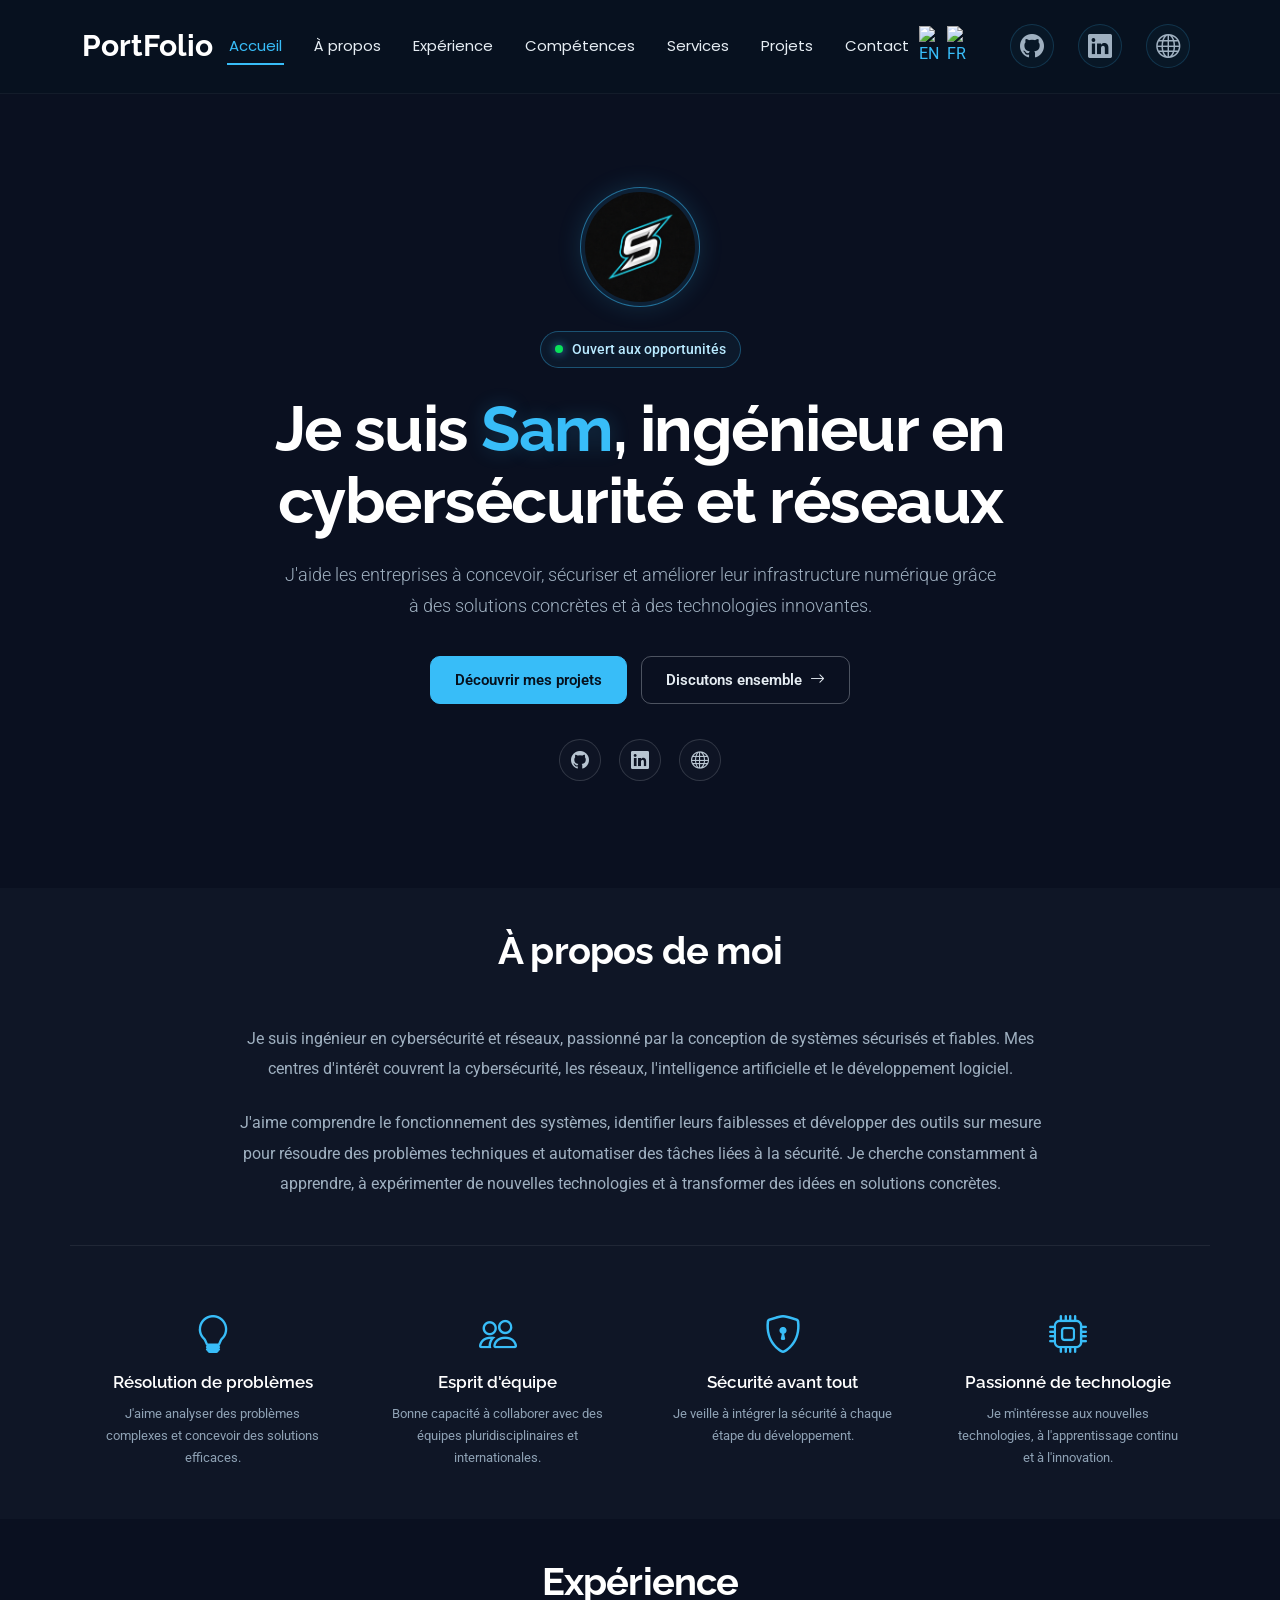
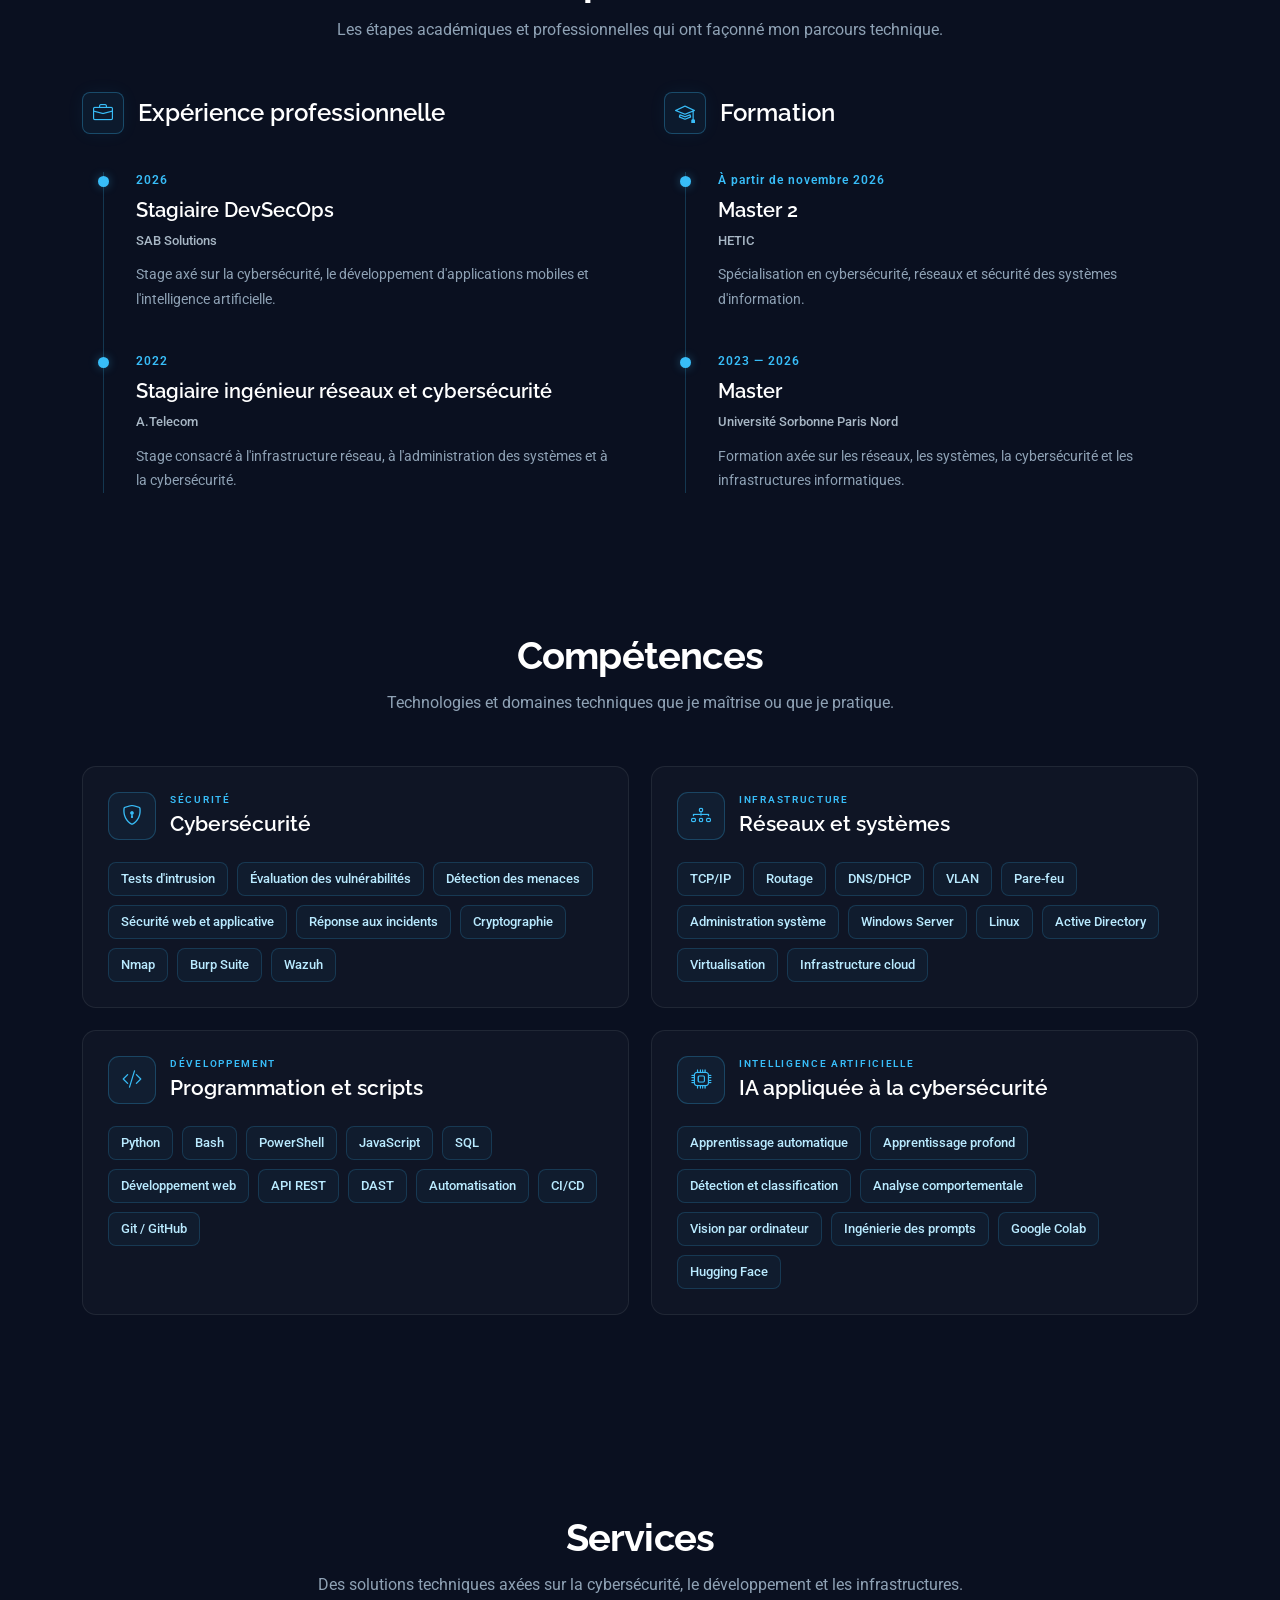
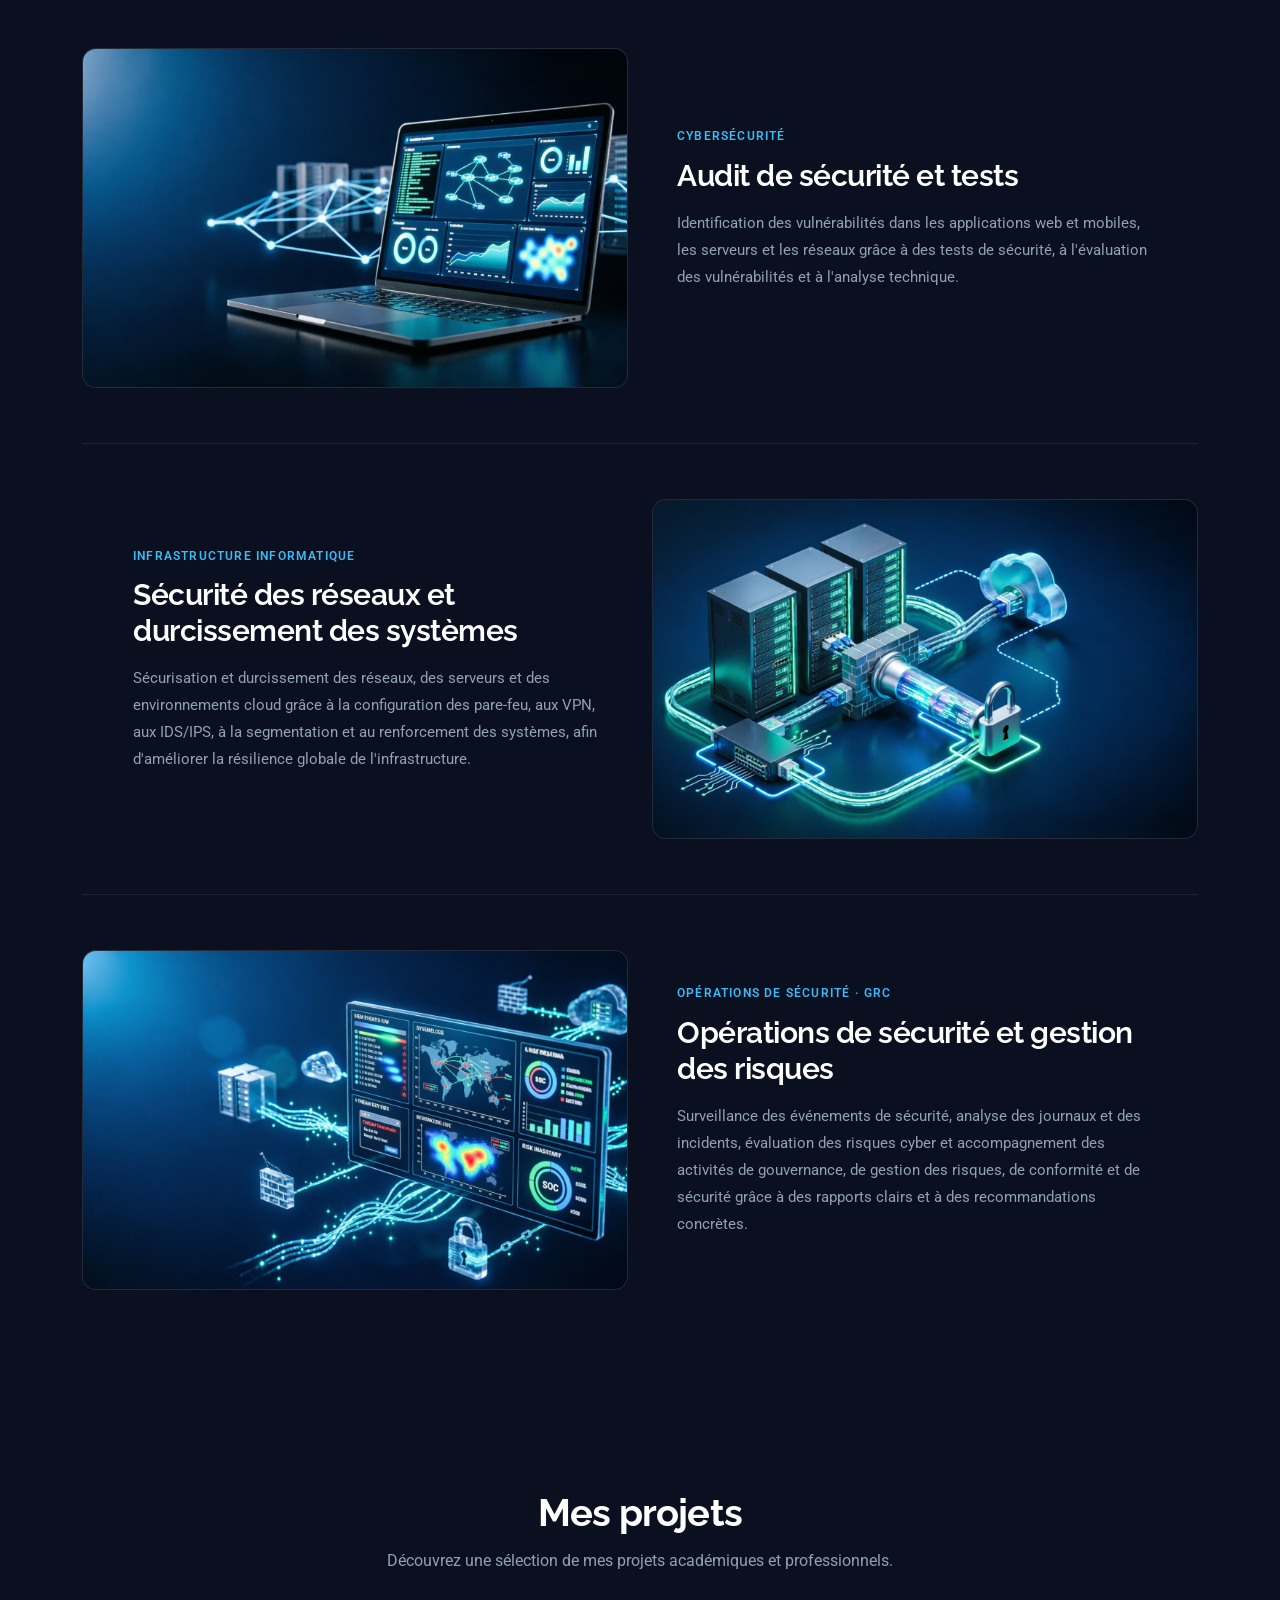
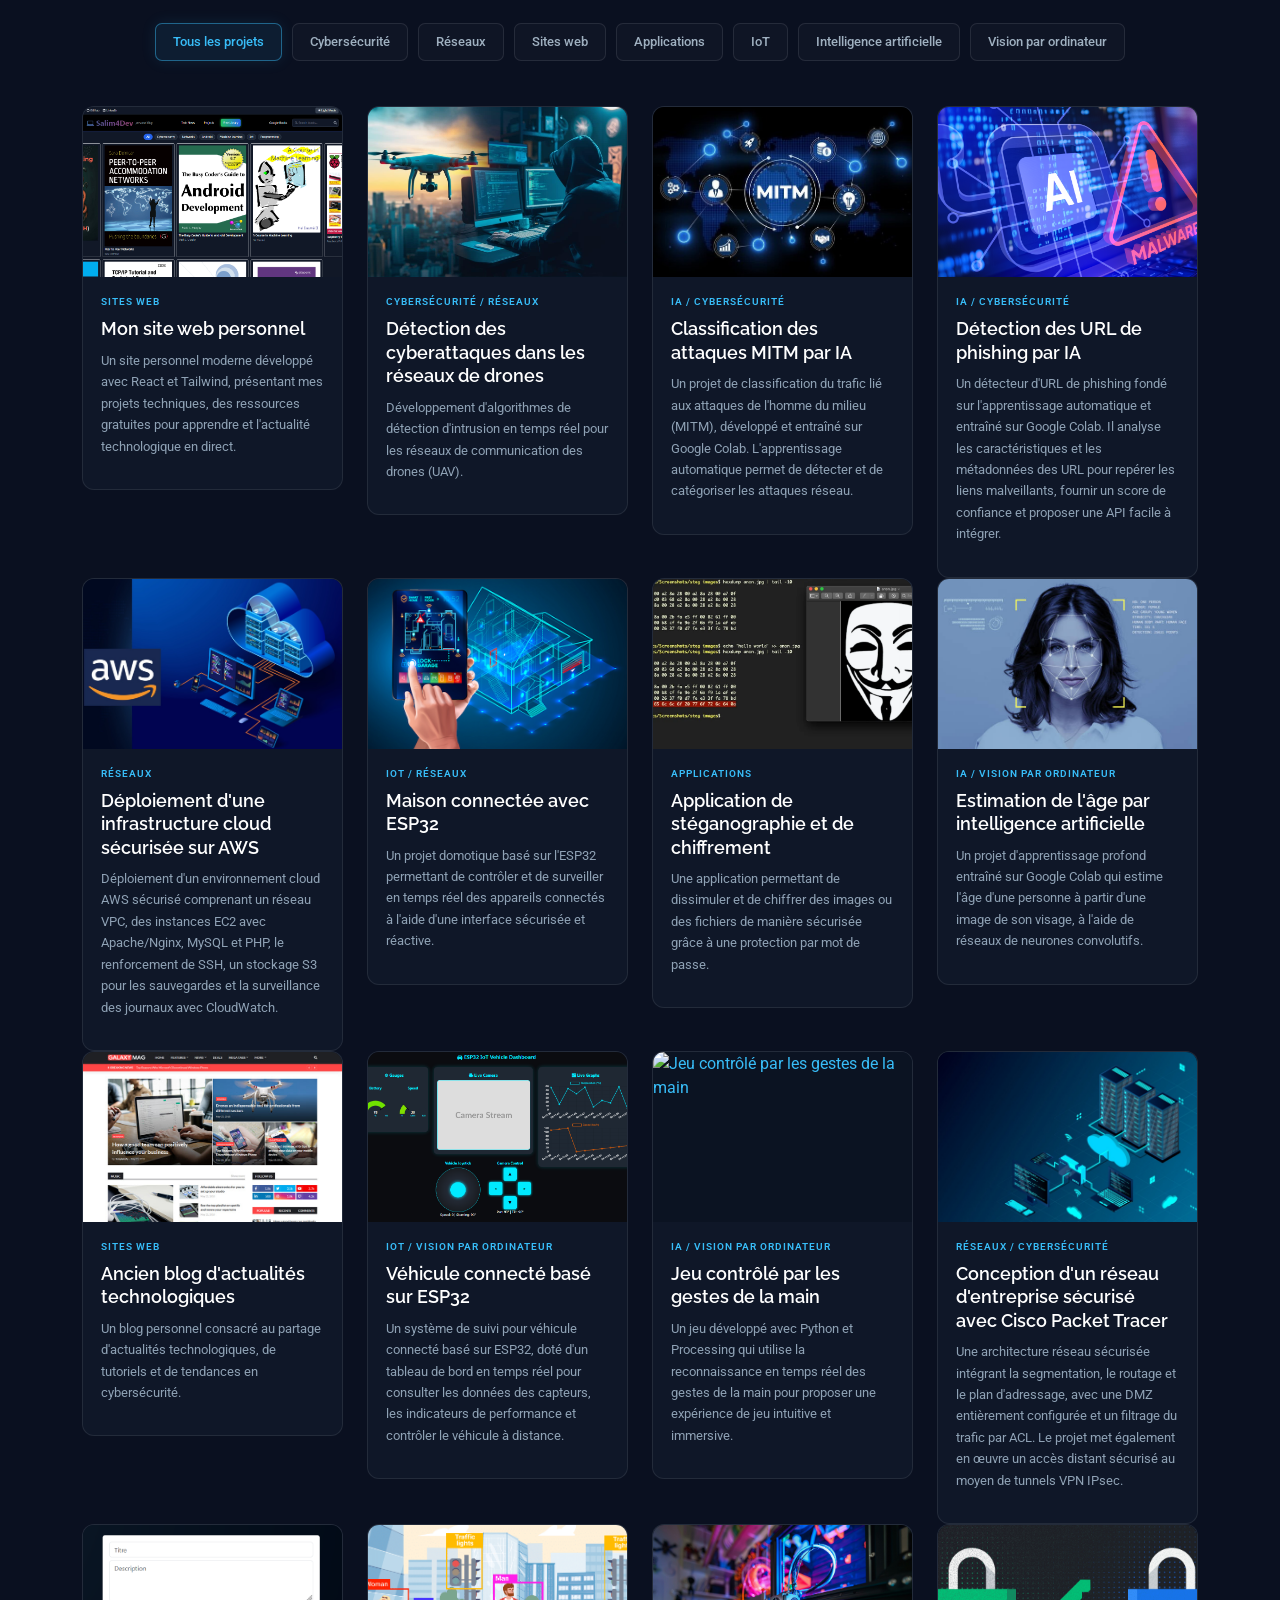
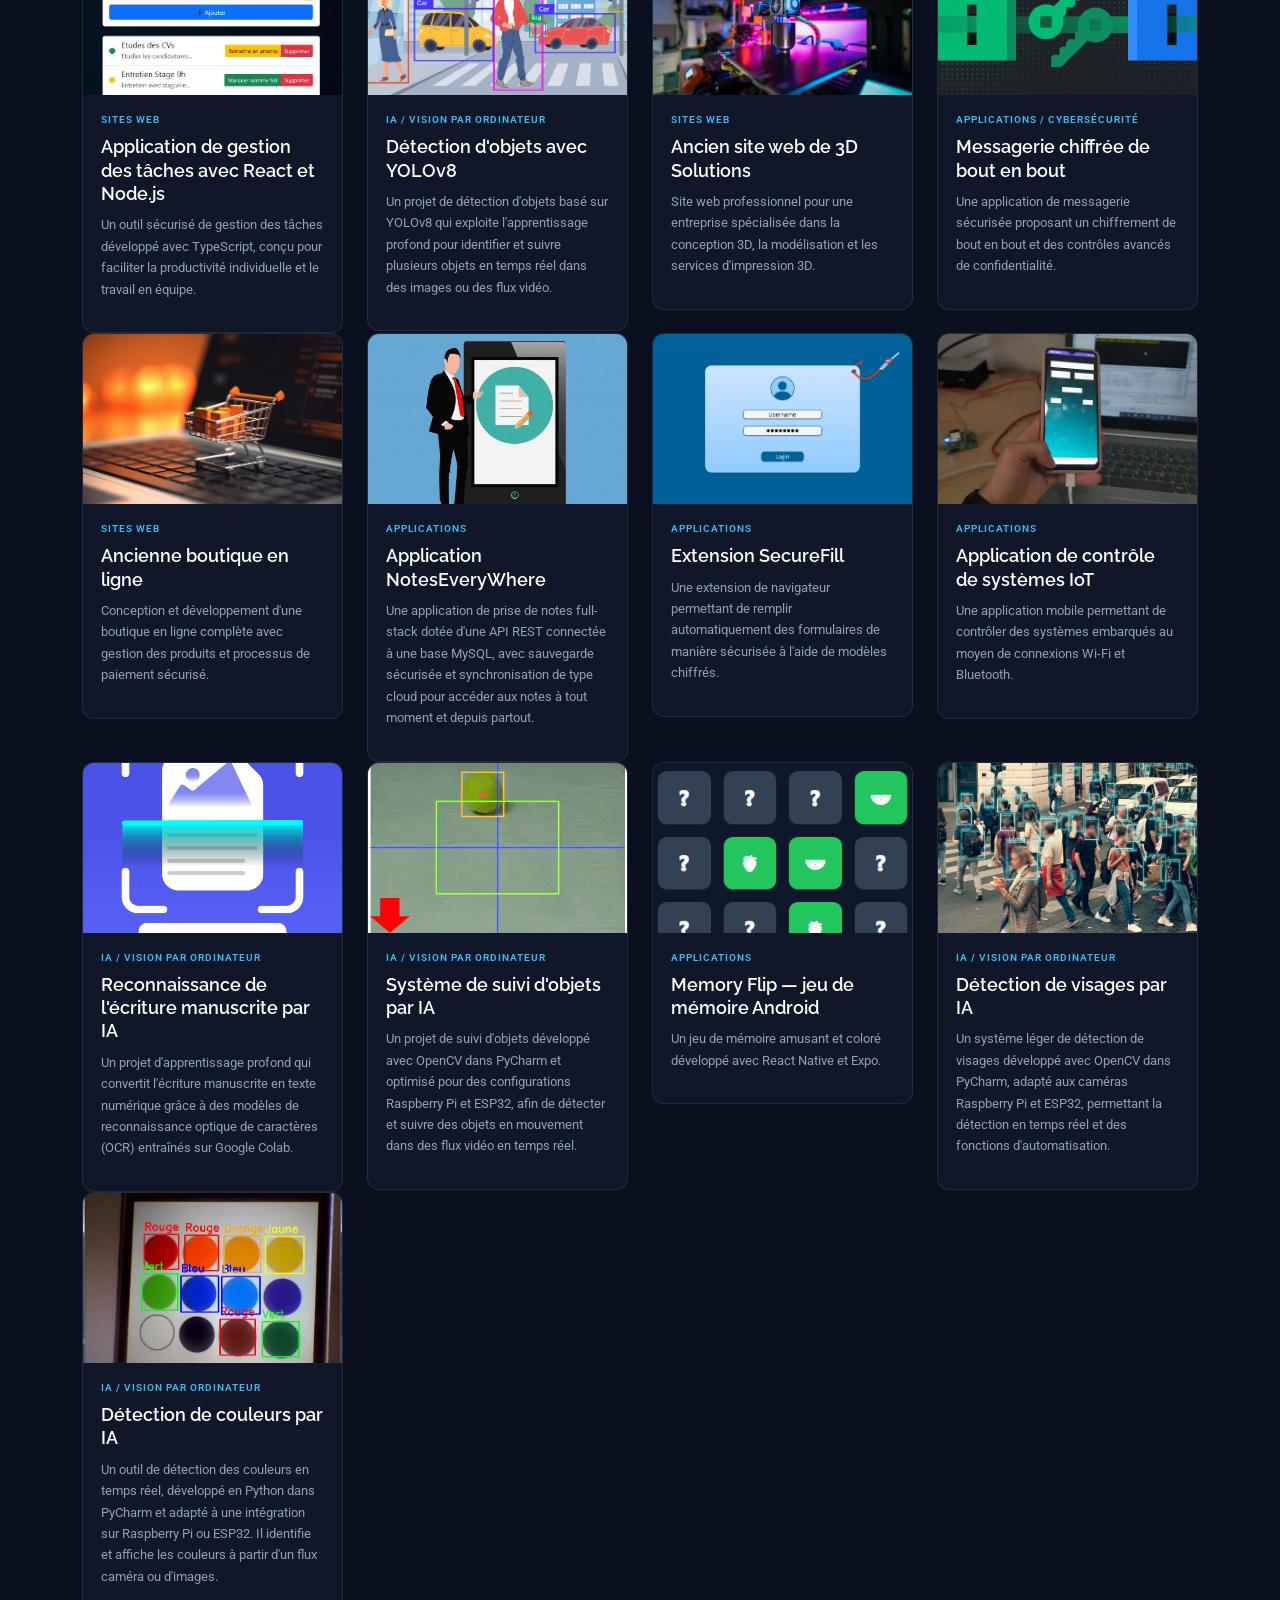
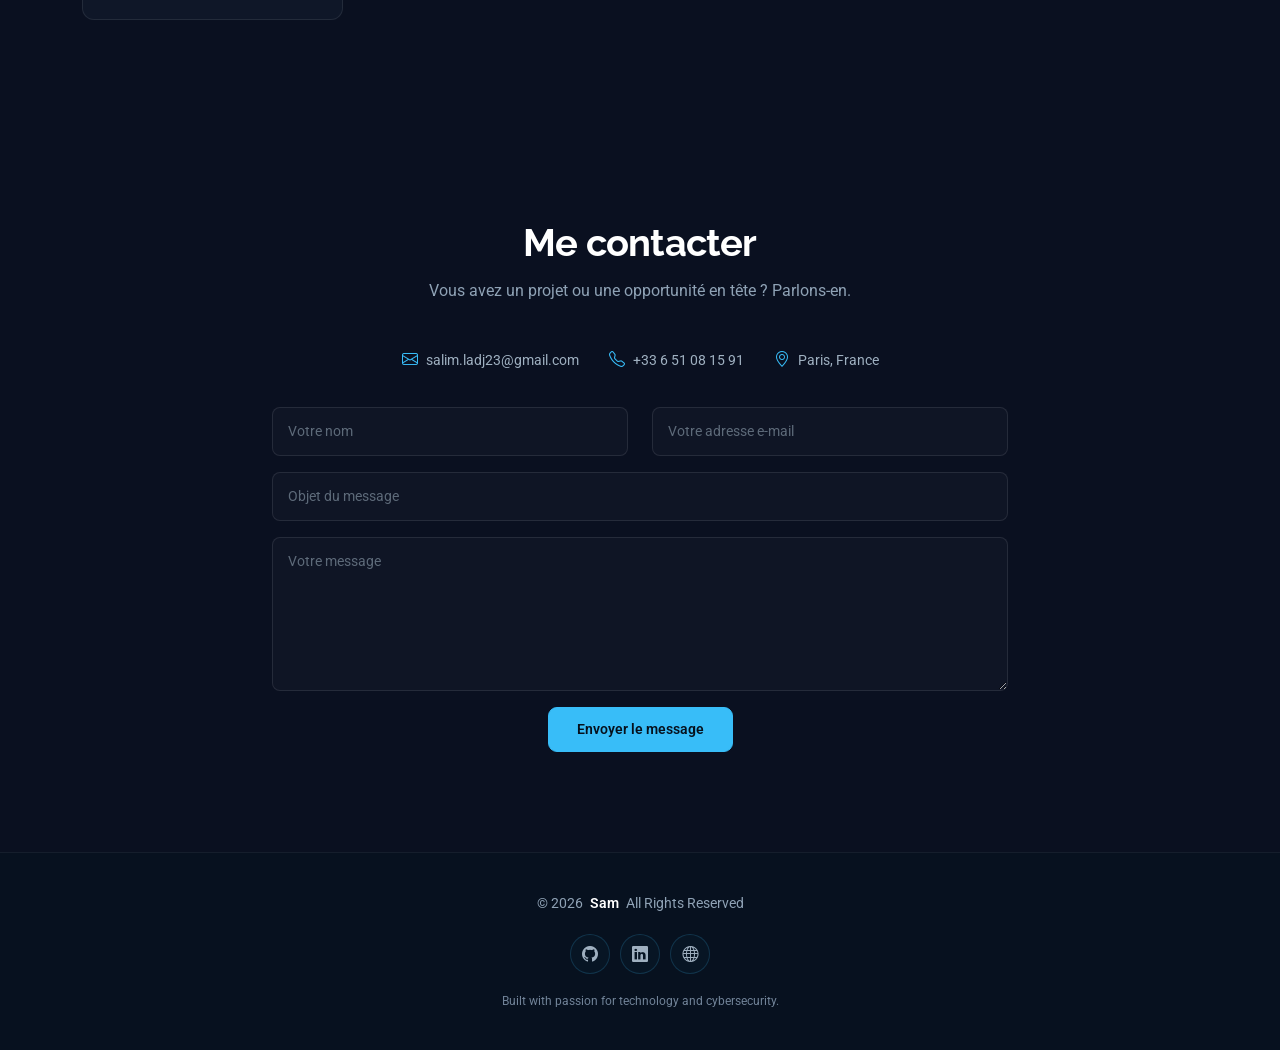
==== fr/index.html @ 53d353c8 "Create FR index.html" ====
<!DOCTYPE html>
<html lang="fr">

<head>
  <meta charset="utf-8">
  <meta name="viewport" content="width=device-width, initial-scale=1.0">
  <title>Portfolio</title>
  <meta name="description" content="Portfolio de Sam, ingénieur en cybersécurité et réseaux. Découvrez ses projets, ses compétences et son expérience.">
  <meta name="keywords" content="portfolio, cybersécurité, réseaux, développement, intelligence artificielle">

  <!-- Favicons -->
  <link href="../assets/img/favicon3.png" rel="icon">
  <link href="../assets/img/apple-touch-icon.png" rel="apple-touch-icon">

  <!-- Fonts -->
  <link rel="preconnect" href="https://fonts.googleapis.com">
  <link rel="preconnect" href="https://fonts.gstatic.com" crossorigin>
  <link href="https://fonts.googleapis.com/css2?family=Roboto:ital,wght@0,100;0,300;0,400;0,500;0,700;0,900;1,100;1,300;1,400;1,500;1,700;1,900&family=Poppins:ital,wght@0,100;0,200;0,300;0,400;0,500;0,600;0,700;0,800;0,900;1,100;1,200;1,300;1,400;1,500;1,600;1,700;1,800;1,900&family=Raleway:ital,wght@0,100;0,200;0,300;0,400;0,500;0,600;0,700;0,800;0,900;1,100;1,200;1,300;1,400;1,500;1,600;1,700;1,800;1,900&display=swap" rel="stylesheet">

  <!-- Vendor CSS Files -->
  <link href="../assets/vendor/bootstrap/css/bootstrap.min.css" rel="stylesheet">
  <link href="../assets/vendor/bootstrap-icons/bootstrap-icons.css" rel="stylesheet">
  <link href="../assets/vendor/aos/aos.css" rel="stylesheet">
  <link href="../assets/vendor/glightbox/css/glightbox.min.css" rel="stylesheet">
  <link href="../assets/vendor/swiper/swiper-bundle.min.css" rel="stylesheet">

  <!-- Main CSS File -->
  <link href="../assets/css/main.css" rel="stylesheet">
</head>

<body class="index-page">

  <!-- Header -->
  <header id="header" class="header d-flex align-items-center sticky-top">
    <div class="container-fluid container-xl position-relative d-flex align-items-center justify-content-between">

      <a href="./" class="logo d-flex align-items-center">
        <h1 class="sitename">PortFolio</h1>
      </a>

      <nav id="navmenu" class="navmenu">
        <ul>
          <li><a href="#hero" class="active">Accueil</a></li>
          <li><a href="#about">À propos</a></li>
          <li><a href="#experience">Expérience</a></li>
          <li><a href="#skills">Compétences</a></li>
          <li><a href="#services">Services</a></li>
          <li><a href="#portfolio">Projets</a></li>
          <li><a href="#contact">Contact</a></li>
        </ul>
        <i class="mobile-nav-toggle d-xl-none bi bi-list"></i>
      </nav>

      <!-- Sélecteur de langue -->
      <div class="language-switch d-flex align-items-center mx-2">
        <a href="../index.html"
           class="lang-link"
           aria-label="English"
           title="English">
          <img src="https://flagcdn.com/gb.svg" alt="EN" class="lang-flag">
        </a>

        <a href="./"
           class="lang-link active"
           aria-label="Français"
           title="Français">
          <img src="https://flagcdn.com/fr.svg" alt="FR" class="lang-flag">
        </a>
      </div>

      <!-- Réseaux sociaux -->
      <div class="social-links d-flex align-items-center">
        <a href="https://github.com/salim4dev" class="github mx-2" target="_blank" rel="noopener noreferrer" aria-label="GitHub">
          <i class="bi bi-github"></i>
        </a>

        <a href="https://www.linkedin.com/in/salim-ladj/" class="linkedin mx-2" target="_blank" rel="noopener noreferrer" aria-label="LinkedIn">
          <i class="bi bi-linkedin"></i>
        </a>

        <a href="https://salim4dev.github.io/blog1/" class="website mx-2" target="_blank" rel="noopener noreferrer" aria-label="Site web">
          <i class="bi bi-globe"></i>
        </a>
      </div>

    </div>
  </header>

  <main class="main">

    <!-- Accueil -->
    <section id="hero" class="hero section">
      <div class="container">
        <div class="row justify-content-center text-center">
          <div class="col-lg-9">

            <div class="avatar">
              <img src="../assets/img/logo.png" alt="Sam" class="img-fluid">
            </div>

            <span class="status">
              <span class="ping"></span>
              Ouvert aux opportunités
            </span>

            <h1>
              Je suis <span class="hl">Sam</span>, ingénieur en
              cybersécurité et réseaux
            </h1>

            <p class="lead">
              J'aide les entreprises à concevoir, sécuriser et améliorer
              leur infrastructure numérique grâce à des solutions concrètes
              et à des technologies innovantes.
            </p>

            <div class="actions">
              <a href="#portfolio" class="btn-main">
                Découvrir mes projets
              </a>

              <a href="#contact" class="btn-line">
                Discutons ensemble
                <i class="bi bi-arrow-right"></i>
              </a>
            </div>

            <div class="socials">
              <a href="https://github.com/salim4dev" target="_blank" rel="noopener noreferrer" aria-label="GitHub">
                <i class="bi bi-github"></i>
              </a>

              <a href="https://www.linkedin.com/in/salim-ladj/" target="_blank" rel="noopener noreferrer" aria-label="LinkedIn">
                <i class="bi bi-linkedin"></i>
              </a>

              <a href="https://salim4dev.github.io/blog1/" target="_blank" rel="noopener noreferrer" aria-label="Site web">
                <i class="bi bi-globe"></i>
              </a>
            </div>

          </div>
        </div>
      </div>
    </section>

    <!-- À propos -->
    <section id="about" class="about section">
      <div class="container section-title" data-aos="fade-up">
        <h2>À propos de moi</h2>
      </div>

      <div class="container">
        <div class="row justify-content-center">
          <div class="col-lg-9 text-center" data-aos="fade-up" data-aos-delay="100">

            <p class="about-story">
              Je suis ingénieur en cybersécurité et réseaux, passionné par
              la conception de systèmes sécurisés et fiables. Mes centres
              d'intérêt couvrent la cybersécurité, les réseaux,
              l'intelligence artificielle et le développement logiciel.
            </p>

            <p class="about-story">
              J'aime comprendre le fonctionnement des systèmes, identifier
              leurs faiblesses et développer des outils sur mesure pour
              résoudre des problèmes techniques et automatiser des tâches
              liées à la sécurité. Je cherche constamment à apprendre,
              à expérimenter de nouvelles technologies et à transformer
              des idées en solutions concrètes.
            </p>

          </div>
        </div>

        <div class="row gy-4 strengths-row" data-aos="fade-up" data-aos-delay="200">

          <div class="col-lg-3 col-md-6">
            <div class="strength-item text-center">
              <i class="bi bi-lightbulb"></i>
              <h5>Résolution de problèmes</h5>
              <p>J'aime analyser des problèmes complexes et concevoir des solutions efficaces.</p>
            </div>
          </div>

          <div class="col-lg-3 col-md-6">
            <div class="strength-item text-center">
              <i class="bi bi-people"></i>
              <h5>Esprit d'équipe</h5>
              <p>Bonne capacité à collaborer avec des équipes pluridisciplinaires et internationales.</p>
            </div>
          </div>

          <div class="col-lg-3 col-md-6">
            <div class="strength-item text-center">
              <i class="bi bi-shield-lock"></i>
              <h5>Sécurité avant tout</h5>
              <p>Je veille à intégrer la sécurité à chaque étape du développement.</p>
            </div>
          </div>

          <div class="col-lg-3 col-md-6">
            <div class="strength-item text-center">
              <i class="bi bi-cpu"></i>
              <h5>Passionné de technologie</h5>
              <p>Je m'intéresse aux nouvelles technologies, à l'apprentissage continu et à l'innovation.</p>
            </div>
          </div>

        </div>
      </div>
    </section>

    <!-- Expérience -->
    <section id="experience" class="experience section">
      <div class="container section-title" data-aos="fade-up">
        <h2>Expérience</h2>
        <p>Les étapes académiques et professionnelles qui ont façonné mon parcours technique.</p>
      </div>

      <div class="container">
        <div class="row g-5">

          <!-- Expérience professionnelle -->
          <div class="col-lg-6" data-aos="fade-up" data-aos-delay="100">
            <div class="col-head">
              <i class="bi bi-briefcase"></i>
              <h3>Expérience professionnelle</h3>
            </div>

            <div class="timeline">

              <div class="item">
                <span class="year">2026</span>
                <h4>Stagiaire DevSecOps</h4>
                <span class="org">SAB Solutions</span>
                <p>
                  Stage axé sur la cybersécurité, le développement
                  d'applications mobiles et l'intelligence artificielle.
                </p>
              </div>

              <div class="item">
                <span class="year">2022</span>
                <h4>Stagiaire ingénieur réseaux et cybersécurité</h4>
                <span class="org">A.Telecom</span>
                <p>
                  Stage consacré à l'infrastructure réseau, à
                  l'administration des systèmes et à la cybersécurité.
                </p>
              </div>

            </div>
          </div>

          <!-- Formation -->
          <div class="col-lg-6" data-aos="fade-up" data-aos-delay="200">
            <div class="col-head">
              <i class="bi bi-mortarboard"></i>
              <h3>Formation</h3>
            </div>

            <div class="timeline">

              <div class="item">
                <span class="year">À partir de novembre 2026</span>
                <h4>Master 2</h4>
                <span class="org">HETIC</span>
                <p>
                  Spécialisation en cybersécurité, réseaux et sécurité
                  des systèmes d'information.
                </p>
              </div>

              <div class="item">
                <span class="year">2023 — 2026</span>
                <h4>Master</h4>
                <span class="org">Université Sorbonne Paris Nord</span>
                <p>
                  Formation axée sur les réseaux, les systèmes,
                  la cybersécurité et les infrastructures informatiques.
                </p>
              </div>

            </div>
          </div>

        </div>
      </div>
    </section>

    <!-- Compétences -->
    <section id="skills" class="skills section">
      <div class="container section-title" data-aos="fade-up">
        <h2>Compétences</h2>
        <p>Technologies et domaines techniques que je maîtrise ou que je pratique.</p>
      </div>

      <div class="container">
        <div class="skills-dashboard">

          <!-- Cybersécurité -->
          <div class="skill-group" data-aos="fade-up" data-aos-delay="100">
            <div class="skill-group-header">
              <div class="skill-icon">
                <i class="bi bi-shield-lock"></i>
              </div>
              <div>
                <span class="skill-label">SÉCURITÉ</span>
                <h3>Cybersécurité</h3>
              </div>
            </div>

            <div class="skills-tags">
              <span class="tag-skill">Tests d'intrusion</span>
              <span class="tag-skill">Évaluation des vulnérabilités</span>
              <span class="tag-skill">Détection des menaces</span>
              <span class="tag-skill">Sécurité web et applicative</span>
              <span class="tag-skill">Réponse aux incidents</span>
              <span class="tag-skill">Cryptographie</span>
              <span class="tag-skill">Nmap</span>
              <span class="tag-skill">Burp Suite</span>
              <span class="tag-skill">Wazuh</span>
            </div>
          </div>

          <!-- Réseaux et systèmes -->
          <div class="skill-group" data-aos="fade-up" data-aos-delay="150">
            <div class="skill-group-header">
              <div class="skill-icon">
                <i class="bi bi-diagram-3"></i>
              </div>
              <div>
                <span class="skill-label">INFRASTRUCTURE</span>
                <h3>Réseaux et systèmes</h3>
              </div>
            </div>

            <div class="skills-tags">
              <span class="tag-skill">TCP/IP</span>
              <span class="tag-skill">Routage</span>
              <span class="tag-skill">DNS/DHCP</span>
              <span class="tag-skill">VLAN</span>
              <span class="tag-skill">Pare-feu</span>
              <span class="tag-skill">Administration système</span>
              <span class="tag-skill">Windows Server</span>
              <span class="tag-skill">Linux</span>
              <span class="tag-skill">Active Directory</span>
              <span class="tag-skill">Virtualisation</span>
              <span class="tag-skill">Infrastructure cloud</span>
            </div>
          </div>

          <!-- Développement -->
          <div class="skill-group" data-aos="fade-up" data-aos-delay="200">
            <div class="skill-group-header">
              <div class="skill-icon">
                <i class="bi bi-code-slash"></i>
              </div>
              <div>
                <span class="skill-label">DÉVELOPPEMENT</span>
                <h3>Programmation et scripts</h3>
              </div>
            </div>

            <div class="skills-tags">
              <span class="tag-skill">Python</span>
              <span class="tag-skill">Bash</span>
              <span class="tag-skill">PowerShell</span>
              <span class="tag-skill">JavaScript</span>
              <span class="tag-skill">SQL</span>
              <span class="tag-skill">Développement web</span>
              <span class="tag-skill">API REST</span>
              <span class="tag-skill">DAST</span>
              <span class="tag-skill">Automatisation</span>
              <span class="tag-skill">CI/CD</span>
              <span class="tag-skill">Git / GitHub</span>
            </div>
          </div>

          <!-- Intelligence artificielle -->
          <div class="skill-group" data-aos="fade-up" data-aos-delay="250">
            <div class="skill-group-header">
              <div class="skill-icon">
                <i class="bi bi-cpu"></i>
              </div>
              <div>
                <span class="skill-label">INTELLIGENCE ARTIFICIELLE</span>
                <h3>IA appliquée à la cybersécurité</h3>
              </div>
            </div>

            <div class="skills-tags">
              <span class="tag-skill">Apprentissage automatique</span>
              <span class="tag-skill">Apprentissage profond</span>
              <span class="tag-skill">Détection et classification</span>
              <span class="tag-skill">Analyse comportementale</span>
              <span class="tag-skill">Vision par ordinateur</span>
              <span class="tag-skill">Ingénierie des prompts</span>
              <span class="tag-skill">Google Colab</span>
              <span class="tag-skill">Hugging Face</span>
            </div>
          </div>

        </div>
      </div>
    </section>

    <!-- Services -->
    <section id="services" class="services section">
      <div class="container section-title" data-aos="fade-up">
        <h2>Services</h2>
        <p>Des solutions techniques axées sur la cybersécurité, le développement et les infrastructures.</p>
      </div>

      <div class="container">
        <div class="cases">

          <!-- Service 1 -->
          <article class="case" data-aos="fade-up" data-aos-delay="100">
            <div class="row g-4 align-items-center">
              <div class="col-lg-6">
                <a href="../service-details.html" class="shot">
                  <img src="../assets/img/services/1.png" alt="Sécurité des réseaux" class="img-fluid">
                </a>
              </div>

              <div class="col-lg-6">
                <div class="copy">
                  <span class="cat">Cybersécurité</span>
                  <h3>Audit de sécurité et tests</h3>
                  <p>
                    Identification des vulnérabilités dans les applications
                    web et mobiles, les serveurs et les réseaux grâce à des
                    tests de sécurité, à l'évaluation des vulnérabilités et
                    à l'analyse technique.
                  </p>
                </div>
              </div>
            </div>
          </article>

          <!-- Service 2 -->
          <article class="case reverse" data-aos="fade-up" data-aos-delay="100">
            <div class="row g-4 align-items-center">
              <div class="col-lg-6 order-lg-2">
                <a href="../service-details.html" class="shot">
                  <img src="../assets/img/services/2.png" alt="Infrastructure informatique" class="img-fluid">
                </a>
              </div>

              <div class="col-lg-6 order-lg-1">
                <div class="copy">
                  <span class="cat">Infrastructure informatique</span>
                  <h3>Sécurité des réseaux et durcissement des systèmes</h3>
                  <p>
                    Sécurisation et durcissement des réseaux, des serveurs
                    et des environnements cloud grâce à la configuration
                    des pare-feu, aux VPN, aux IDS/IPS, à la segmentation
                    et au renforcement des systèmes, afin d'améliorer
                    la résilience globale de l'infrastructure.
                  </p>
                </div>
              </div>
            </div>
          </article>

          <!-- Service 3 -->
          <article class="case" data-aos="fade-up" data-aos-delay="100">
            <div class="row g-4 align-items-center">
              <div class="col-lg-6">
                <a href="../service-details.html" class="shot">
                  <img src="../assets/img/services/3.png" alt="Opérations de sécurité et gestion des risques" class="img-fluid">
                </a>
              </div>

              <div class="col-lg-6">
                <div class="copy">
                  <span class="cat">Opérations de sécurité · GRC</span>
                  <h3>Opérations de sécurité et gestion des risques</h3>
                  <p>
                    Surveillance des événements de sécurité, analyse des
                    journaux et des incidents, évaluation des risques
                    cyber et accompagnement des activités de gouvernance,
                    de gestion des risques, de conformité et de sécurité
                    grâce à des rapports clairs et à des recommandations
                    concrètes.
                  </p>
                </div>
              </div>
            </div>
          </article>

        </div>
      </div>
    </section>

    <!-- Portfolio -->
    <section id="portfolio" class="portfolio section">
      <div class="container section-title" data-aos="fade-up">
        <h2>Mes projets</h2>
        <p>Découvrez une sélection de mes projets académiques et professionnels.</p>
      </div>

      <div class="container" data-aos="fade-up" data-aos-delay="100">
        <div class="isotope-layout" data-default-filter="*" data-layout="fitRows" data-sort="original-order">

          <!-- Filtres -->
          <ul class="portfolio-filters isotope-filters" data-aos="fade-up" data-aos-delay="200">
            <li data-filter="*" class="filter-active">Tous les projets</li>
            <li data-filter=".filter-CyberSecurity">Cybersécurité</li>
            <li data-filter=".filter-Networks">Réseaux</li>
            <li data-filter=".filter-websites">Sites web</li>
            <li data-filter=".filter-apps">Applications</li>
            <li data-filter=".filter-IoT">IoT</li>
            <li data-filter=".filter-AI">Intelligence artificielle</li>
            <li data-filter=".filter-ComputerVision">Vision par ordinateur</li>
          </ul>

          <!-- Projets -->
          <div class="row portfolio-container" data-aos="fade-up" data-aos-delay="300">

            <!-- Projet 1 -->
            <div class="col-xl-3 col-lg-4 col-md-6 portfolio-item isotope-item filter-websites">
              <a href="https://salim4dev.github.io/blog1/" class="portfolio-card" target="_blank" rel="noopener noreferrer">
                <div class="portfolio-image">
                  <img src="../assets/img/portfolio/personalblog1.PNG" alt="Mon site web personnel" class="img-fluid" loading="lazy">
                </div>
                <div class="portfolio-content">
                  <span class="project-type">Sites web</span>
                  <h3>Mon site web personnel</h3>
                  <p>
                    Un site personnel moderne développé avec React et
                    Tailwind, présentant mes projets techniques, des
                    ressources gratuites pour apprendre et l'actualité
                    technologique en direct.
                  </p>
                  <div class="portfolio-tech"></div>
                </div>
              </a>
            </div>

            <!-- Projet 2 -->
            <div class="col-xl-3 col-lg-4 col-md-6 portfolio-item isotope-item filter-CyberSecurity filter-Networks">
              <a href="https://github.com/salim4dev/IoT/tree/main/Iot_Drone_Security" class="portfolio-card" target="_blank" rel="noopener noreferrer">
                <div class="portfolio-image">
                  <img src="../assets/img/portfolio/dronecyber.jpg" alt="Détection des cyberattaques dans les réseaux de drones" class="img-fluid" loading="lazy">
                </div>
                <div class="portfolio-content">
                  <span class="project-type">Cybersécurité / Réseaux</span>
                  <h3>Détection des cyberattaques dans les réseaux de drones</h3>
                  <p>
                    Développement d'algorithmes de détection d'intrusion
                    en temps réel pour les réseaux de communication
                    des drones (UAV).
                  </p>
                  <div class="portfolio-tech"></div>
                </div>
              </a>
            </div>

            <!-- Projet 3 -->
            <div class="col-xl-3 col-lg-4 col-md-6 portfolio-item isotope-item filter-AI filter-CyberSecurity">
              <a href="https://github.com/salim4dev/MITM_AI_Classification" class="portfolio-card" target="_blank" rel="noopener noreferrer">
                <div class="portfolio-image">
                  <img src="../assets/img/portfolio/aimitmdetection.jpg" alt="Classification des attaques MITM par intelligence artificielle" class="img-fluid" loading="lazy">
                </div>
                <div class="portfolio-content">
                  <span class="project-type">IA / Cybersécurité</span>
                  <h3>Classification des attaques MITM par IA</h3>
                  <p>
                    Un projet de classification du trafic lié aux attaques
                    de l'homme du milieu (MITM), développé et entraîné sur
                    Google Colab. L'apprentissage automatique permet de
                    détecter et de catégoriser les attaques réseau.
                  </p>
                  <div class="portfolio-tech"></div>
                </div>
              </a>
            </div>

            <!-- Projet 4 -->
            <div class="col-xl-3 col-lg-4 col-md-6 portfolio-item isotope-item filter-AI filter-CyberSecurity">
              <a href="https://github.com/salim4dev/PhishingURL_AI_Detection" class="portfolio-card" target="_blank" rel="noopener noreferrer">
                <div class="portfolio-image">
                  <img src="../assets/img/portfolio/aiurlphishing.png" alt="Détection des URL de phishing par IA" class="img-fluid" loading="lazy">
                </div>
                <div class="portfolio-content">
                  <span class="project-type">IA / Cybersécurité</span>
                  <h3>Détection des URL de phishing par IA</h3>
                  <p>
                    Un détecteur d'URL de phishing fondé sur
                    l'apprentissage automatique et entraîné sur Google
                    Colab. Il analyse les caractéristiques et les
                    métadonnées des URL pour repérer les liens malveillants,
                    fournir un score de confiance et proposer une API
                    facile à intégrer.
                  </p>
                  <div class="portfolio-tech"></div>
                </div>
              </a>
            </div>

            <!-- Projet 5 -->
            <div class="col-xl-3 col-lg-4 col-md-6 portfolio-item isotope-item filter-Networks">
              <a href="#" class="portfolio-card">
                <div class="portfolio-image">
                  <img src="../assets/img/portfolio/aws1.jpg" alt="Déploiement d'une infrastructure cloud sécurisée sur AWS" class="img-fluid" loading="lazy">
                </div>
                <div class="portfolio-content">
                  <span class="project-type">Réseaux</span>
                  <h3>Déploiement d'une infrastructure cloud sécurisée sur AWS</h3>
                  <p>
                    Déploiement d'un environnement cloud AWS sécurisé
                    comprenant un réseau VPC, des instances EC2 avec
                    Apache/Nginx, MySQL et PHP, le renforcement de SSH,
                    un stockage S3 pour les sauvegardes et la surveillance
                    des journaux avec CloudWatch.
                  </p>
                  <div class="portfolio-tech"></div>
                </div>
              </a>
            </div>

            <!-- Projet 6 -->
            <div class="col-xl-3 col-lg-4 col-md-6 portfolio-item isotope-item filter-IoT filter-Networks">
              <a href="https://github.com/salim4dev/IoT/tree/main/Domotique_IoT_ESP32" class="portfolio-card" target="_blank" rel="noopener noreferrer">
                <div class="portfolio-image">
                  <img src="../assets/img/portfolio/smarthome.jpg" alt="Maison connectée avec ESP32" class="img-fluid" loading="lazy">
                </div>
                <div class="portfolio-content">
                  <span class="project-type">IoT / Réseaux</span>
                  <h3>Maison connectée avec ESP32</h3>
                  <p>
                    Un projet domotique basé sur l'ESP32 permettant de
                    contrôler et de surveiller en temps réel des appareils
                    connectés à l'aide d'une interface sécurisée et réactive.
                  </p>
                  <div class="portfolio-tech"></div>
                </div>
              </a>
            </div>

            <!-- Projet 7 -->
            <div class="col-xl-3 col-lg-4 col-md-6 portfolio-item isotope-item filter-apps">
              <a href="https://github.com/salim4dev/steganography" class="portfolio-card" target="_blank" rel="noopener noreferrer">
                <div class="portfolio-image">
                  <img src="../assets/img/portfolio/stegano-encrypt-app.png" alt="Application de stéganographie et de chiffrement" class="img-fluid" loading="lazy">
                </div>
                <div class="portfolio-content">
                  <span class="project-type">Applications</span>
                  <h3>Application de stéganographie et de chiffrement</h3>
                  <p>
                    Une application permettant de dissimuler et de chiffrer
                    des images ou des fichiers de manière sécurisée grâce
                    à une protection par mot de passe.
                  </p>
                  <div class="portfolio-tech"></div>
                </div>
              </a>
            </div>

            <!-- Projet 8 -->
            <div class="col-xl-3 col-lg-4 col-md-6 portfolio-item isotope-item filter-AI filter-ComputerVision">
              <a href="https://github.com/salim4dev/ComputerVision/tree/main/AgeEstimation" class="portfolio-card" target="_blank" rel="noopener noreferrer">
                <div class="portfolio-image">
                  <img src="../assets/img/portfolio/age1.jpg" alt="Modèle d'intelligence artificielle pour l'estimation de l'âge" class="img-fluid" loading="lazy">
                </div>
                <div class="portfolio-content">
                  <span class="project-type">IA / Vision par ordinateur</span>
                  <h3>Estimation de l'âge par intelligence artificielle</h3>
                  <p>
                    Un projet d'apprentissage profond entraîné sur Google
                    Colab qui estime l'âge d'une personne à partir d'une
                    image de son visage, à l'aide de réseaux de neurones
                    convolutifs.
                  </p>
                  <div class="portfolio-tech"></div>
                </div>
              </a>
            </div>

            <!-- Projet 9 -->
            <div class="col-xl-3 col-lg-4 col-md-6 portfolio-item isotope-item filter-websites">
              <a href="https://hightechmag2.blogspot.com/" class="portfolio-card" target="_blank" rel="noopener noreferrer">
                <div class="portfolio-image">
                  <img src="../assets/img/portfolio/tech-blog.jpg" alt="Ancien blog personnel consacré aux actualités technologiques" class="img-fluid" loading="lazy">
                </div>
                <div class="portfolio-content">
                  <span class="project-type">Sites web</span>
                  <h3>Ancien blog d'actualités technologiques</h3>
                  <p>
                    Un blog personnel consacré au partage d'actualités
                    technologiques, de tutoriels et de tendances en
                    cybersécurité.
                  </p>
                  <div class="portfolio-tech"></div>
                </div>
              </a>
            </div>

            <!-- Projet 10 -->
            <div class="col-xl-3 col-lg-4 col-md-6 portfolio-item isotope-item filter-IoT filter-ComputerVision">
              <a href="https://github.com/salim4dev/IoT/tree/main/remote_controled_vehicle" class="portfolio-card" target="_blank" rel="noopener noreferrer">
                <div class="portfolio-image">
                  <img src="../assets/img/portfolio/iotvehicledash.PNG" alt="Véhicule connecté basé sur ESP32" class="img-fluid" loading="lazy">
                </div>
                <div class="portfolio-content">
                  <span class="project-type">IoT / Vision par ordinateur</span>
                  <h3>Véhicule connecté basé sur ESP32</h3>
                  <p>
                    Un système de suivi pour véhicule connecté basé sur
                    ESP32, doté d'un tableau de bord en temps réel pour
                    consulter les données des capteurs, les indicateurs
                    de performance et contrôler le véhicule à distance.
                  </p>
                  <div class="portfolio-tech"></div>
                </div>
              </a>
            </div>

            <!-- Projet 11 -->
            <div class="col-xl-3 col-lg-4 col-md-6 portfolio-item isotope-item filter-AI filter-ComputerVision">
              <a href="https://github.com/salim4dev/Hand_Gesture_Controled_Game" class="portfolio-card" target="_blank" rel="noopener noreferrer">
                <div class="portfolio-image">
                  <img src="../assets/img/portfolio/gamecontrol1.gif" alt="Jeu contrôlé par les gestes de la main" class="img-fluid" loading="lazy">
                </div>
                <div class="portfolio-content">
                  <span class="project-type">IA / Vision par ordinateur</span>
                  <h3>Jeu contrôlé par les gestes de la main</h3>
                  <p>
                    Un jeu développé avec Python et Processing qui utilise
                    la reconnaissance en temps réel des gestes de la main
                    pour proposer une expérience de jeu intuitive et immersive.
                  </p>
                  <div class="portfolio-tech"></div>
                </div>
              </a>
            </div>

            <!-- Projet 12 -->
            <div class="col-xl-3 col-lg-4 col-md-6 portfolio-item isotope-item filter-Networks filter-CyberSecurity">
              <a href="#" class="portfolio-card">
                <div class="portfolio-image">
                  <img src="../assets/img/portfolio/securenetwork1.jpg" alt="Conception d'un réseau d'entreprise sécurisé avec Cisco Packet Tracer" class="img-fluid" loading="lazy">
                </div>
                <div class="portfolio-content">
                  <span class="project-type">Réseaux / Cybersécurité</span>
                  <h3>Conception d'un réseau d'entreprise sécurisé avec Cisco Packet Tracer</h3>
                  <p>
                    Une architecture réseau sécurisée intégrant la
                    segmentation, le routage et le plan d'adressage,
                    avec une DMZ entièrement configurée et un filtrage
                    du trafic par ACL. Le projet met également en œuvre
                    un accès distant sécurisé au moyen de tunnels VPN IPsec.
                  </p>
                  <div class="portfolio-tech"></div>
                </div>
              </a>
            </div>

            <!-- Projet 13 -->
            <div class="col-xl-3 col-lg-4 col-md-6 portfolio-item isotope-item filter-websites">
              <a href="https://github.com/salim4dev/Task-Manager" class="portfolio-card" target="_blank" rel="noopener noreferrer">
                <div class="portfolio-image">
                  <img src="../assets/img/portfolio/taskmanager.PNG" alt="Application de gestion des tâches développée avec React et Node.js" class="img-fluid" loading="lazy">
                </div>
                <div class="portfolio-content">
                  <span class="project-type">Sites web</span>
                  <h3>Application de gestion des tâches avec React et Node.js</h3>
                  <p>
                    Un outil sécurisé de gestion des tâches développé avec
                    TypeScript, conçu pour faciliter la productivité
                    individuelle et le travail en équipe.
                  </p>
                  <div class="portfolio-tech"></div>
                </div>
              </a>
            </div>

            <!-- Projet 14 -->
            <div class="col-xl-3 col-lg-4 col-md-6 portfolio-item isotope-item filter-AI filter-ComputerVision">
              <a href="https://github.com/salim4dev/YOLOv8-Object-Detection" class="portfolio-card" target="_blank" rel="noopener noreferrer">
                <div class="portfolio-image">
                  <img src="../assets/img/portfolio/objdetect2.png" alt="Détection d'objets avec YOLOv8" class="img-fluid" loading="lazy">
                </div>
                <div class="portfolio-content">
                  <span class="project-type">IA / Vision par ordinateur</span>
                  <h3>Détection d'objets avec YOLOv8</h3>
                  <p>
                    Un projet de détection d'objets basé sur YOLOv8 qui
                    exploite l'apprentissage profond pour identifier
                    et suivre plusieurs objets en temps réel dans des
                    images ou des flux vidéo.
                  </p>
                  <div class="portfolio-tech"></div>
                </div>
              </a>
            </div>

            <!-- Projet 15 -->
            <div class="col-xl-3 col-lg-4 col-md-6 portfolio-item isotope-item filter-websites">
              <a href="https://3dsolutions-dz.com/" class="portfolio-card" target="_blank" rel="noopener noreferrer">
                <div class="portfolio-image">
                  <img src="../assets/img/portfolio/3d-solutions.jpg" alt="Ancien site web de 3D Solutions" class="img-fluid" loading="lazy">
                </div>
                <div class="portfolio-content">
                  <span class="project-type">Sites web</span>
                  <h3>Ancien site web de 3D Solutions</h3>
                  <p>
                    Site web professionnel pour une entreprise spécialisée
                    dans la conception 3D, la modélisation et les services
                    d'impression 3D.
                  </p>
                  <div class="portfolio-tech"></div>
                </div>
              </a>
            </div>

            <!-- Projet 16 -->
            <div class="col-xl-3 col-lg-4 col-md-6 portfolio-item isotope-item filter-apps filter-CyberSecurity">
              <a href="https://github.com/salim4dev/encrypted-messenger" class="portfolio-card" target="_blank" rel="noopener noreferrer">
                <div class="portfolio-image">
                  <img src="../assets/img/portfolio/secure-messenger-app.png" alt="Messagerie chiffrée de bout en bout" class="img-fluid" loading="lazy">
                </div>
                <div class="portfolio-content">
                  <span class="project-type">Applications / Cybersécurité</span>
                  <h3>Messagerie chiffrée de bout en bout</h3>
                  <p>
                    Une application de messagerie sécurisée proposant
                    un chiffrement de bout en bout et des contrôles
                    avancés de confidentialité.
                  </p>
                  <div class="portfolio-tech"></div>
                </div>
              </a>
            </div>

            <!-- Projet 17 -->
            <div class="col-xl-3 col-lg-4 col-md-6 portfolio-item isotope-item filter-websites">
              <a href="https://acheter.free.nf" class="portfolio-card" target="_blank" rel="noopener noreferrer">
                <div class="portfolio-image">
                  <img src="../assets/img/portfolio/ecommerce-site.jpg" alt="Ancienne boutique en ligne" class="img-fluid" loading="lazy">
                </div>
                <div class="portfolio-content">
                  <span class="project-type">Sites web</span>
                  <h3>Ancienne boutique en ligne</h3>
                  <p>
                    Conception et développement d'une boutique en ligne
                    complète avec gestion des produits et processus
                    de paiement sécurisé.
                  </p>
                  <div class="portfolio-tech"></div>
                </div>
              </a>
            </div>

            <!-- Projet 18 -->
            <div class="col-xl-3 col-lg-4 col-md-6 portfolio-item isotope-item filter-apps">
              <a href="https://github.com/salim4dev/NotesEverywhere" class="portfolio-card" target="_blank" rel="noopener noreferrer">
                <div class="portfolio-image">
                  <img src="../assets/img/portfolio/noteseverywhere-app.jpg" alt="Application NotesEveryWhere" class="img-fluid" loading="lazy">
                </div>
                <div class="portfolio-content">
                  <span class="project-type">Applications</span>
                  <h3>Application NotesEveryWhere</h3>
                  <p>
                    Une application de prise de notes full-stack dotée
                    d'une API REST connectée à une base MySQL, avec
                    sauvegarde sécurisée et synchronisation de type cloud
                    pour accéder aux notes à tout moment et depuis partout.
                  </p>
                  <div class="portfolio-tech"></div>
                </div>
              </a>
            </div>

            <!-- Projet 19 -->
            <div class="col-xl-3 col-lg-4 col-md-6 portfolio-item isotope-item filter-apps">
              <a href="https://github.com/salim4dev/SecureFill" class="portfolio-card" target="_blank" rel="noopener noreferrer">
                <div class="portfolio-image">
                  <img src="../assets/img/portfolio/form-autofill-extension.png" alt="Extension SecureFill" class="img-fluid" loading="lazy">
                </div>
                <div class="portfolio-content">
                  <span class="project-type">Applications</span>
                  <h3>Extension SecureFill</h3>
                  <p>
                    Une extension de navigateur permettant de remplir
                    automatiquement des formulaires de manière sécurisée
                    à l'aide de modèles chiffrés.
                  </p>
                  <div class="portfolio-tech"></div>
                </div>
              </a>
            </div>

            <!-- Projet 20 -->
            <div class="col-xl-3 col-lg-4 col-md-6 portfolio-item isotope-item filter-apps">
              <a href="https://github.com/salim4dev/IoT/tree/main/Domotique_IoT_ESP32" class="portfolio-card" target="_blank" rel="noopener noreferrer">
                <div class="portfolio-image">
                  <img src="../assets/img/portfolio/iot-control-app.jpg" alt="Application de contrôle de systèmes IoT" class="img-fluid" loading="lazy">
                </div>
                <div class="portfolio-content">
                  <span class="project-type">Applications</span>
                  <h3>Application de contrôle de systèmes IoT</h3>
                  <p>
                    Une application mobile permettant de contrôler
                    des systèmes embarqués au moyen de connexions
                    Wi-Fi et Bluetooth.
                  </p>
                  <div class="portfolio-tech"></div>
                </div>
              </a>
            </div>

            <!-- Projet 21 -->
            <div class="col-xl-3 col-lg-4 col-md-6 portfolio-item isotope-item filter-AI filter-ComputerVision">
              <a href="https://github.com/salim4dev/ComputerVision/tree/main/ImageTextExtractor" class="portfolio-card" target="_blank" rel="noopener noreferrer">
                <div class="portfolio-image">
                  <img src="../assets/img/portfolio/ocr.png" alt="Reconnaissance de l'écriture manuscrite par OCR et IA" class="img-fluid" loading="lazy">
                </div>
                <div class="portfolio-content">
                  <span class="project-type">IA / Vision par ordinateur</span>
                  <h3>Reconnaissance de l'écriture manuscrite par IA</h3>
                  <p>
                    Un projet d'apprentissage profond qui convertit
                    l'écriture manuscrite en texte numérique grâce à des
                    modèles de reconnaissance optique de caractères (OCR)
                    entraînés sur Google Colab.
                  </p>
                  <div class="portfolio-tech"></div>
                </div>
              </a>
            </div>

            <!-- Projet 22 -->
            <div class="col-xl-3 col-lg-4 col-md-6 portfolio-item isotope-item filter-AI filter-ComputerVision">
              <a href="https://github.com/salim4dev/ComputerVision/tree/main/ObjectTracking" class="portfolio-card" target="_blank" rel="noopener noreferrer">
                <div class="portfolio-image">
                  <img src="../assets/img/portfolio/objtrack1.gif" alt="Système de suivi d'objets par IA" class="img-fluid" loading="lazy">
                </div>
                <div class="portfolio-content">
                  <span class="project-type">IA / Vision par ordinateur</span>
                  <h3>Système de suivi d'objets par IA</h3>
                  <p>
                    Un projet de suivi d'objets développé avec OpenCV
                    dans PyCharm et optimisé pour des configurations
                    Raspberry Pi et ESP32, afin de détecter et suivre
                    des objets en mouvement dans des flux vidéo en temps réel.
                  </p>
                  <div class="portfolio-tech"></div>
                </div>
              </a>
            </div>

            <!-- Projet 23 -->
            <div class="col-xl-3 col-lg-4 col-md-6 portfolio-item isotope-item filter-apps">
              <a href="https://github.com/salim4dev/MemoryFlip-game" class="portfolio-card" target="_blank" rel="noopener noreferrer">
                <div class="portfolio-image">
                  <img src="../assets/img/portfolio/memoryflip.PNG" alt="Jeu de mémoire Memory Flip pour Android" class="img-fluid" loading="lazy">
                </div>
                <div class="portfolio-content">
                  <span class="project-type">Applications</span>
                  <h3>Memory Flip — jeu de mémoire Android</h3>
                  <p>
                    Un jeu de mémoire amusant et coloré développé avec
                    React Native et Expo.
                  </p>
                  <div class="portfolio-tech"></div>
                </div>
              </a>
            </div>

            <!-- Projet 24 -->
            <div class="col-xl-3 col-lg-4 col-md-6 portfolio-item isotope-item filter-AI filter-ComputerVision">
              <a href="https://github.com/salim4dev/ComputerVision/tree/main/FaceDetection" class="portfolio-card" target="_blank" rel="noopener noreferrer">
                <div class="portfolio-image">
                  <img src="../assets/img/portfolio/facedetect1.jpg" alt="Détection de visages par intelligence artificielle" class="img-fluid" loading="lazy">
                </div>
                <div class="portfolio-content">
                  <span class="project-type">IA / Vision par ordinateur</span>
                  <h3>Détection de visages par IA</h3>
                  <p>
                    Un système léger de détection de visages développé
                    avec OpenCV dans PyCharm, adapté aux caméras Raspberry
                    Pi et ESP32, permettant la détection en temps réel
                    et des fonctions d'automatisation.
                  </p>
                  <div class="portfolio-tech"></div>
                </div>
              </a>
            </div>

            <!-- Projet 25 -->
            <div class="col-xl-3 col-lg-4 col-md-6 portfolio-item isotope-item filter-AI filter-ComputerVision">
              <a href="https://github.com/salim4dev/ComputerVision/tree/main/ColorDetector" class="portfolio-card" target="_blank" rel="noopener noreferrer">
                <div class="portfolio-image">
                  <img src="../assets/img/portfolio/colordetect1.PNG" alt="Détection de couleurs par IA" class="img-fluid" loading="lazy">
                </div>
                <div class="portfolio-content">
                  <span class="project-type">IA / Vision par ordinateur</span>
                  <h3>Détection de couleurs par IA</h3>
                  <p>
                    Un outil de détection des couleurs en temps réel,
                    développé en Python dans PyCharm et adapté à une
                    intégration sur Raspberry Pi ou ESP32. Il identifie
                    et affiche les couleurs à partir d'un flux caméra
                    ou d'images.
                  </p>
                  <div class="portfolio-tech"></div>
                </div>
              </a>
            </div>

          </div>
          <!-- Fin des projets -->

        </div>
      </div>
    </section>

    <!-- Contact -->
    <section id="contact" class="contact section">
      <div class="container section-title" data-aos="fade-up">
        <h2>Me contacter</h2>
        <p>Vous avez un projet ou une opportunité en tête ? Parlons-en.</p>
      </div>

      <div class="container" data-aos="fade-up" data-aos-delay="100">
        <div class="row justify-content-center">
          <div class="col-lg-8">

            <div class="quick">
              <a href="mailto:salim.ladj23@gmail.com">
                <i class="bi bi-envelope"></i>
                salim.ladj23@gmail.com
              </a>

              <a href="tel:+33651081591">
                <i class="bi bi-telephone"></i>
                +33 6 51 08 15 91
              </a>

              <span>
                <i class="bi bi-geo-alt"></i>
                Paris, France
              </span>
            </div>

            <form action="../forms/contact.php" method="post" class="php-email-form">
              <div class="row gy-3">

                <div class="col-md-6">
                  <input
                    type="text"
                    name="name"
                    class="form-control"
                    placeholder="Votre nom"
                    required>
                </div>

                <div class="col-md-6">
                  <input
                    type="email"
                    name="email"
                    class="form-control"
                    placeholder="Votre adresse e-mail"
                    required>
                </div>

                <div class="col-12">
                  <input
                    type="text"
                    name="subject"
                    class="form-control"
                    placeholder="Objet du message"
                    required>
                </div>

                <div class="col-12">
                  <textarea
                    name="message"
                    class="form-control"
                    rows="6"
                    placeholder="Votre message"
                    required></textarea>
                </div>

                <div class="col-12 text-center">
                  <div class="loading">Envoi en cours…</div>
                  <div class="error-message"></div>
                  <div class="sent-message">
                    Votre message a été envoyé. Merci !
                  </div>

                  <button type="submit" class="btn-submit">
                    Envoyer le message
                  </button>
                </div>

              </div>
            </form>

          </div>
        </div>
      </div>
    </section>

  </main>

  <!-- Footer : texte conservé dans sa langue d'origine -->
  <footer id="footer" class="footer">
    <div class="container">

      <div class="copyright text-center">
        <p>
          © <span>2026</span>
          <strong class="px-1 sitename">Sam</strong>
          <span>All Rights Reserved</span>
        </p>
      </div>

      <div class="social-links d-flex justify-content-center">
        <a href="https://github.com/salim4dev" target="_blank" rel="noopener noreferrer" aria-label="GitHub">
          <i class="bi bi-github"></i>
        </a>

        <a href="https://www.linkedin.com/in/salim-ladj/" target="_blank" rel="noopener noreferrer" aria-label="LinkedIn">
          <i class="bi bi-linkedin"></i>
        </a>

        <a href="https://salim4dev.github.io/blog1/" target="_blank" rel="noopener noreferrer" aria-label="Website">
          <i class="bi bi-globe"></i>
        </a>
      </div>

      <div class="credits">
        Built with passion for technology and cybersecurity.
      </div>

    </div>
  </footer>

  <!-- Retour en haut -->
  <a href="#" id="scroll-top" class="scroll-top d-flex align-items-center justify-content-center">
    <i class="bi bi-arrow-up-short"></i>
  </a>

  <!-- Préchargeur -->
  <div id="preloader"></div>

  <!-- Vendor JS Files -->
  <script src="../assets/vendor/bootstrap/js/bootstrap.bundle.min.js"></script>
  <script src="../assets/vendor/php-email-form/validate.js"></script>
  <script src="../assets/vendor/aos/aos.js"></script>
  <script src="../assets/vendor/typed.js/typed.umd.js"></script>
  <script src="../assets/vendor/waypoints/noframework.waypoints.js"></script>
  <script src="../assets/vendor/purecounter/purecounter_vanilla.js"></script>
  <script src="../assets/vendor/glightbox/js/glightbox.min.js"></script>
  <script src="../assets/vendor/imagesloaded/imagesloaded.pkgd.min.js"></script>
  <script src="../assets/vendor/isotope-layout/isotope.pkgd.min.js"></script>
  <script src="../assets/vendor/swiper/swiper-bundle.min.js"></script>

  <!-- Main JS File -->
  <script src="../assets/js/main.js"></script>

</body>
</html>
---- assets/css/main.css ----
/**
* Portfolio Theme
* Based on DevFolio structure
* Workfolio-inspired cybersecurity theme
*/

/* =========================================================
   01. FONTS & GLOBAL VARIABLES
   ========================================================= */

:root {
  --default-font: "Roboto", system-ui, -apple-system, "Segoe UI", Roboto,
    "Helvetica Neue", Arial, "Noto Sans", sans-serif;

  --heading-font: "Raleway", sans-serif;
  --nav-font: "Poppins", sans-serif;

  /* Main Workfolio palette */
  --background-color: #0a1020;
  --surface-color: #0f1728;
  --surface-soft: rgba(255, 255, 255, 0.025);
  --surface-hover: rgba(56, 189, 248, 0.045);

  --default-color: #9fb0c0;
  --heading-color: #ffffff;

  --accent-color: #38bdf8;
  --accent-light: #7dd3fc;
  --accent-soft: rgba(56, 189, 248, 0.08);

  --contrast-color: #06111d;

  --border-color: rgba(230, 237, 243, 0.09);
  --border-accent: rgba(56, 189, 248, 0.28);

  --nav-color: #e6edf3;
  --nav-hover-color: #38bdf8;
  --nav-mobile-background-color: #0b1726;
  --nav-dropdown-background-color: #0b1726;
  --nav-dropdown-color: #e6edf3;
  --nav-dropdown-hover-color: #38bdf8;

  --shadow-soft: 0 8px 30px rgba(0, 0, 0, 0.18);
  --shadow-glow: 0 0 25px rgba(56, 189, 248, 0.08);
}


/* =========================================================
   02. GLOBAL
   ========================================================= */

:root {
  scroll-behavior: smooth;
}

html {
  scroll-behavior: smooth;
}

body {
  margin: 0;
  color: var(--default-color);
  background: var(--background-color);
  font-family: var(--default-font);
}

body,
section,
.section,
main,
footer {
  background-color: var(--background-color);
}

a {
  color: var(--accent-color);
  text-decoration: none;
  transition: 0.3s ease;
}

a:hover {
  color: var(--accent-light);
  text-decoration: none;
}

img {
  max-width: 100%;
}

h1,
h2,
h3,
h4,
h5,
h6 {
  color: var(--heading-color);
  font-family: var(--heading-font);
}

p {
  color: var(--default-color);
}

::selection {
  background: rgba(56, 189, 248, 0.25);
  color: #ffffff;
}


/* =========================================================
   03. COLOR PRESETS
   ========================================================= */

.light-background,
.dark-background,
.accent-background {
  --background-color: #0a1020;
  --surface-color: #0f1728;
  --default-color: #9fb0c0;
  --heading-color: #ffffff;
  --contrast-color: #06111d;
  --accent-color: #38bdf8;
}


/* =========================================================
   04. GLOBAL SECTIONS
   ========================================================= */

section,
.section {
  position: relative;
  color: var(--default-color);
  background: var(--background-color);
  padding: 100px 0;
  scroll-margin-top: 92px;
  overflow: clip;
}

@media (max-width: 1199px) {
  section,
  .section {
    scroll-margin-top: 76px;
  }
}


/* =========================================================
   05. SECTION TITLES
   ========================================================= */

.section-title {
  position: relative;
  text-align: center;
  padding-bottom: 0;
  margin-bottom: 50px;
}

.section-title h2 {
  margin: 0 0 12px;
  padding: 0;
  color: #ffffff;
  font-size: 38px;
  font-weight: 700;
  line-height: 1.2;
  letter-spacing: -0.8px;
}

.section-title h2::after {
  display: none;
}

.section-title p {
  margin: 0;
  color: #8fa2b5;
  font-size: 16px;
  line-height: 1.6;
}


/* =========================================================
   06. HEADER / NAVBAR
   ========================================================= */

.header {
  --background-color: #07111f;
  --default-color: #e6edf3;
  --heading-color: #ffffff;

  position: fixed !important;
  top: 0;
  left: 0;
  right: 0;
  width: 100%;

  color: var(--default-color);
  background: #07111f;
  padding: 20px 0;

  transition: all 0.4s ease;
  z-index: 9999;

  border-bottom: 1px solid rgba(230, 237, 243, 0.05);
}

main.main {
  padding-top: 80px;
}

.header .logo {
  line-height: 1;
}

.header .logo img {
  max-height: 32px;
  margin-right: 8px;
}

.header .logo h1 {
  margin: 0;
  color: #ffffff;
  font-size: 30px;
  font-weight: 700;
}

.scrolled .header {
  box-shadow: 0 10px 30px rgba(0, 0, 0, 0.25);
  background: rgba(7, 17, 31, 0.96);
}


/* =========================================================
   07. DESKTOP NAVIGATION
   ========================================================= */

@media (min-width: 1200px) {

  .navmenu {
    padding: 0;
  }

  .navmenu ul {
    display: flex;
    align-items: center;
    margin: 0;
    padding: 0;
    list-style: none;
  }

  .navmenu li {
    position: relative;
  }

  .navmenu > ul > li {
    white-space: nowrap;
    padding: 15px 14px;
  }

  .navmenu > ul > li:last-child {
    padding-right: 0;
  }

  .navmenu a,
  .navmenu a:focus {
    position: relative;
    display: flex;
    align-items: center;
    justify-content: space-between;

    padding: 0 2px;

    color: var(--nav-color);

    font-family: var(--nav-font);
    font-size: 15px;
    font-weight: 400;

    white-space: nowrap;
    transition: 0.3s;
  }

  .navmenu a i,
  .navmenu a:focus i {
    margin-left: 5px;
    font-size: 12px;
    line-height: 0;
    transition: 0.3s;
  }

  .navmenu > ul > li > a::before {
    content: "";

    position: absolute;
    left: 0;
    bottom: -7px;

    width: 0;
    height: 2px;

    background: var(--nav-hover-color);

    visibility: hidden;

    transition: all 0.3s ease;
  }

  .navmenu a:hover::before,
  .navmenu li:hover > a::before,
  .navmenu .active::before {
    width: 100%;
    visibility: visible;
  }

  .navmenu li:hover > a,
  .navmenu .active,
  .navmenu .active:focus {
    color: var(--nav-hover-color);
  }

  /* Dropdown */

  .navmenu .dropdown ul {
    position: absolute;
    left: 14px;
    top: 130%;

    display: block;

    min-width: 200px;
    margin: 0;
    padding: 10px 0;

    background: #0b1726;

    border: 1px solid rgba(230, 237, 243, 0.08);
    border-radius: 8px;

    opacity: 0;
    visibility: hidden;

    box-shadow: 0 15px 40px rgba(0, 0, 0, 0.35);

    transition: 0.3s;

    z-index: 99;
  }

  .navmenu .dropdown ul li {
    min-width: 200px;
  }

  .navmenu .dropdown ul a {
    padding: 10px 20px;
    color: var(--nav-dropdown-color);
    font-size: 14px;
  }

  .navmenu .dropdown ul a:hover,
  .navmenu .dropdown ul .active:hover,
  .navmenu .dropdown ul li:hover > a {
    color: var(--nav-dropdown-hover-color);
  }

  .navmenu .dropdown:hover > ul {
    top: 100%;
    opacity: 1;
    visibility: visible;
  }

  .navmenu .dropdown .dropdown ul {
    top: 0;
    left: -90%;
    visibility: hidden;
  }

  .navmenu .dropdown .dropdown:hover > ul {
    top: 0;
    left: -100%;
    opacity: 1;
    visibility: visible;
  }
}


/* =========================================================
   08. MOBILE NAVIGATION
   ========================================================= */

@media (max-width: 1199px) {

  .mobile-nav-toggle {
    margin-right: 10px;
    color: var(--nav-color);
    font-size: 28px;
    line-height: 0;
    cursor: pointer;
    transition: color 0.3s;
  }

  .navmenu {
    padding: 0;
    z-index: 9997;
  }

  .navmenu ul {
    position: absolute;
    inset: 60px 20px 20px 20px;

    display: none;

    margin: 0;
    padding: 10px 0;

    list-style: none;

    background: #0b1726;

    border: 1px solid rgba(230, 237, 243, 0.09);
    border-radius: 10px;

    box-shadow: 0 20px 50px rgba(0, 0, 0, 0.35);

    overflow-y: auto;
    z-index: 9998;
  }

  .navmenu a,
  .navmenu a:focus {
    display: flex;
    align-items: center;
    justify-content: space-between;

    padding: 12px 20px;

    color: var(--nav-dropdown-color);

    font-family: var(--nav-font);
    font-size: 16px;
    font-weight: 500;

    transition: 0.3s;
  }

  .navmenu a:hover,
  .navmenu .active,
  .navmenu .active:focus {
    color: var(--nav-dropdown-hover-color);
  }

  .navmenu a i,
  .navmenu a:focus i {
    display: flex;
    align-items: center;
    justify-content: center;

    width: 30px;
    height: 30px;

    margin-left: 5px;

    border-radius: 50%;

    background: rgba(56, 189, 248, 0.08);

    font-size: 12px;
  }

  .navmenu .dropdown ul {
    position: static;

    display: none;

    margin: 10px 20px;
    padding: 10px 0;

    background: #081321;

    border: 1px solid rgba(230, 237, 243, 0.05);
  }

  .navmenu .dropdown > .dropdown-active {
    display: block;
  }

  .mobile-nav-active {
    overflow: hidden;
  }

  .mobile-nav-active .mobile-nav-toggle {
    position: absolute;
    top: 15px;
    right: 15px;

    margin-right: 0;

    color: #ffffff;
    font-size: 32px;

    z-index: 9999;
  }

  .mobile-nav-active .navmenu {
    position: fixed;
    inset: 0;

    overflow: hidden;

    background: rgba(3, 9, 18, 0.88);

    transition: 0.3s;
  }

  .mobile-nav-active .navmenu > ul {
    display: block;
  }
}


/* =========================================================
   09. HEADER SOCIAL LINKS
   ========================================================= */

/* =========================================================
   NAVBAR SOCIAL LINKS
   ========================================================= */

.header .social-links {
  display: flex;
  align-items: center;
  gap: 8px;
  margin-left: 20px;
}

.header .social-links a {
  display: inline-flex;
  align-items: center;
  justify-content: center;
  width: 34px;
  height: 34px;
  border: 1px solid rgba(56, 189, 248, 0.18);
  border-radius: 7px;
  background: rgba(56, 189, 248, 0.035);
  color: #9fb0c0;
  font-size: 16px;
  text-decoration: none;
  transition:
    color 0.3s ease,
    border-color 0.3s ease,
    background 0.3s ease,
    box-shadow 0.3s ease,
    transform 0.3s ease;
}

.header .social-links a:hover {
  color: #38bdf8;
  border-color: rgba(56, 189, 248, 0.55);
  background: rgba(56, 189, 248, 0.06);
  box-shadow:
    0 0 12px rgba(56, 189, 248, 0.30),
    0 0 25px rgba(56, 189, 248, 0.12);
  transform: translateY(-2px);
}

.header .social-links a i {
  line-height: 1;
}









/* =========================================================
   NAVBAR SOCIAL LINKS
   ========================================================= */

.header .social-links {
  display: flex;
  align-items: center;
  gap: 8px;
  margin-left: 20px;
}

.header .social-links a {
  display: inline-flex;
  align-items: center;
  justify-content: center;
  width: 44px;
  height: 44px;
  border: 1px solid rgba(56, 189, 248, 0.18);
  border-radius: 50%;
  background: rgba(56, 189, 248, 0.035);
  color: #9fb0c0;
  font-size: 24px;
  text-decoration: none;
  transition:
    color 0.3s ease,
    border-color 0.3s ease,
    background 0.3s ease,
    box-shadow 0.3s ease,
    transform 0.3s ease;
}

.header .social-links a:hover {
  color: #38bdf8;
  border-color: rgba(56, 189, 248, 0.55);
  background: rgba(56, 189, 248, 0.06);
  box-shadow:
    0 0 12px rgba(56, 189, 248, 0.30),
    0 0 25px rgba(56, 189, 248, 0.12);
  transform: translateY(-2px);
}

.header .social-links a i {
  line-height: 1;
}

@media (max-width: 1199px) {

  .header .social-links {
    margin-left: 10px;
    gap: 6px;
  }

  .header .social-links a {
    width: 48px;
    height: 48px;
    font-size: 20px;
  }

}

@media (max-width: 991px) {

  .header .social-links {
    display: none !important;
  }

}







/* =========================================================
   10. HERO
   ========================================================= */

#hero {
  position: relative;

  width: 100%;
  min-height: calc(100vh - 92px);

  display: flex;
  align-items: center;
  justify-content: center;

  padding: 80px 0;

  background: #0a1020;
  color: #e6edf3;

  overflow: hidden;
}

#hero > img {
  display: none;
}

#hero::before {
  display: none;
}

#hero > .container {
  position: relative;
  z-index: 10;
}

#hero .avatar {
  position: relative;

  width: 120px;
  height: 120px;

  margin: 0 auto 24px;
  padding: 4px;

  border: 1px solid rgba(56, 189, 248, 0.50);
  border-radius: 50%;

  background: rgba(56, 189, 248, 0.10);

  box-shadow: 0 0 25px rgba(56, 189, 248, 0.15);
}

#hero .avatar img {
  width: 100%;
  height: 100%;

  object-fit: cover;

  border-radius: 50%;
}

#hero .status {
  display: inline-flex;
  align-items: center;
  gap: 9px;

  margin-bottom: 25px;
  padding: 7px 14px;

  border: 1px solid rgba(56, 189, 248, 0.35);
  border-radius: 999px;

  background: rgba(56, 189, 248, 0.05);

  color: #b9eaff;

  font-size: 14px;
  font-weight: 500;
}

#hero .ping {
  width: 8px;
  height: 8px;

  display: inline-block;

  border-radius: 50%;

  background: #0ae159;

  box-shadow: 0 0 10px rgba(56, 189, 248, 0.8);

  animation: heroPing 2s infinite;
}

@keyframes heroPing {

  0% {
    box-shadow: 0 0 0 0 rgba(56, 189, 248, 0.55);
  }

  70% {
    box-shadow: 0 0 0 8px rgba(56, 189, 248, 0);
  }

  100% {
    box-shadow: 0 0 0 0 rgba(56, 189, 248, 0);
  }
}

#hero h1 {
  max-width: 950px;

  margin: 0 auto 24px;

  color: #ffffff;

  font-size: clamp(38px, 5vw, 64px);
  line-height: 1.12;
  font-weight: 700;

  letter-spacing: -1.5px;
}

#hero h1 .hl {
  color: #38bdf8;

  text-shadow: 0 0 20px rgba(56, 189, 248, 0.20);
}

#hero .lead {
  max-width: 720px;

  margin: 0 auto 34px;

  color: #9fb0c0;

  font-size: 18px;
  line-height: 1.7;
}

#hero .actions {
  display: flex;
  align-items: center;
  justify-content: center;

  gap: 14px;

  margin-bottom: 35px;
}

#hero .actions .btn-main,
#hero .actions .btn-line {
  display: inline-flex;
  align-items: center;
  justify-content: center;

  min-height: 46px;
  padding: 12px 24px;

  border-radius: 10px;

  font-size: 15px;
  font-weight: 600;

  cursor: pointer;

  transition: all 0.3s ease;
}

#hero .actions .btn-main {
  border: 1px solid #38bdf8;
  background: #38bdf8;
  color: #06111d;
}

#hero .actions .btn-main:hover {
  background: #7dd3fc;
  border-color: #7dd3fc;
  color: #06111d;

  transform: translateY(-3px);

  box-shadow:
    0 0 12px rgba(56, 189, 248, 0.45),
    0 0 30px rgba(56, 189, 248, 0.25);
}

#hero .actions .btn-line {
  gap: 8px;

  border: 1px solid rgba(230, 237, 243, 0.30);
  background: transparent;
  color: #e6edf3;
}

#hero .actions .btn-line:hover {
  color: #38bdf8;

  border-color: #38bdf8;
  background: rgba(56, 189, 248, 0.06);

  transform: translateY(-3px);

  box-shadow:
    0 0 15px rgba(56, 189, 248, 0.35),
    0 0 30px rgba(56, 189, 248, 0.12);
}

#hero .btn-line i {
  transition: transform 0.3s ease;
}

#hero .btn-line:hover i {
  transform: translateX(5px);
}

#hero .socials {
  display: flex;
  align-items: center;
  justify-content: center;
  gap: 18px;
}

#hero .socials a {
  display: flex;
  align-items: center;
  justify-content: center;

  width: 42px;
  height: 42px;

  border: 1px solid rgba(230, 237, 243, 0.16);
  border-radius: 50%;

  background: rgba(255, 255, 255, 0.02);

  color: #b8c5d1;

  font-size: 18px;

  transition: all 0.3s ease;
}

#hero .socials a:hover {
  color: #38bdf8;

  border-color: #38bdf8;
  background: rgba(56, 189, 248, 0.08);

  transform: translateY(-3px);

  box-shadow:
    0 0 12px rgba(56, 189, 248, 0.35),
    0 0 25px rgba(56, 189, 248, 0.15);
}







/* =========================================================
   11. ABOUT
   ========================================================= */


/* =========================================================
   ABOUT
   ========================================================= */

.about {
  background: #0f1626;
  padding: 40px 0;
}

.about .container {
  background: transparent;
}

/* =========================================================
   Section Title
   ========================================================= */

.about .section-title h2 {
  color: #ffffff;
}

.about .section-title p {
  color: #8fa2b5;
}

/* =========================================================
   About Story
   ========================================================= */

.about-story {
  max-width: 850px;
  margin: 0 auto 24px;
  color: #9fb0c0;
  font-size: 16px;
  line-height: 1.9;
  transition: color 0.3s ease;
}

.about-story:last-child {
  margin-bottom: 0;
}

.about-story:hover {
  color: #b8c7d4;
}

/* =========================================================
   Strengths
   ========================================================= */

.about .strengths-row {
  margin-top: 45px;
  padding-top: 35px;
  border-top: 1px solid rgba(230, 237, 243, 0.08);
}

.about .strength-item {
  height: 100%;
  padding: 10px 20px;
}

.about .strength-item i {
  display: inline-flex;
  align-items: center;
  justify-content: center;
  margin-bottom: 18px;
  color: #38bdf8;
  font-size: 38px;
  transition:
    color 0.3s ease,
    transform 0.3s ease,
    text-shadow 0.3s ease;
}

.about .strength-item h5 {
  margin: 0 0 10px;
  color: #ffffff;
  font-size: 17px;
  font-weight: 600;
  line-height: 1.3;
  transition: color 0.3s ease;
}

.about .strength-item p {
  max-width: 250px;
  margin: 0 auto;
  color: #8fa2b5;
  font-size: 13px;
  line-height: 1.7;
}

/* =========================================================
   Strengths Hover
   ========================================================= */

.about .strength-item:hover i {
  color: #7dd3fc;
  transform: translateY(-4px);
  text-shadow:
    0 0 12px rgba(56, 189, 248, 0.35),
    0 0 25px rgba(56, 189, 248, 0.15);
}

.about .strength-item:hover h5 {
  color: #7dd3fc;
}

/* =========================================================
   Responsive
   ========================================================= */

@media (max-width: 991px) {

  .about {
    padding: 40px 0;
  }

  .about-story {
    font-size: 15px;
    line-height: 1.8;
  }

  .about .strengths-row {
    margin-top: 40px;
    padding-top: 30px;
  }

}

@media (max-width: 767px) {

  .about .strength-item {
    padding: 10px 15px;
  }

}

@media (max-width: 575px) {

  .about {
    padding: 40px 0;
  }

  .about-story {
    font-size: 14px;
    line-height: 1.75;
  }

  .about .strengths-row {
    margin-top: 35px;
    padding-top: 25px;
  }

  .about .strength-item i {
    font-size: 34px;
  }

  .about .strength-item h5 {
    font-size: 16px;
  }

  .about .strength-item p {
    font-size: 13px;
  }

}


















/* =========================================================
   EXPERIENCE
   ========================================================= */

.experience {
  background: #0a1020;
  padding: 40px 0;
}

.experience .container {
  background: transparent;
}

/* =========================================================
   Section Title
   ========================================================= */

.experience .section-title h2 {
  color: #ffffff;
}

.experience .section-title p {
  color: #8fa2b5;
}

/* =========================================================
   Columns
   ========================================================= */

.experience .row {
  position: relative;
}

.experience .col-head {
  display: flex;
  align-items: center;
  gap: 14px;
  margin-bottom: 38px;
}

.experience .col-head i {
  display: inline-flex;
  align-items: center;
  justify-content: center;
  width: 42px;
  height: 42px;
  border: 1px solid rgba(56, 189, 248, 0.30);
  border-radius: 8px;
  background: rgba(56, 189, 248, 0.06);
  color: #38bdf8;
  font-size: 20px;
  box-shadow: 0 0 18px rgba(56, 189, 248, 0.06);
}

.experience .col-head h3 {
  margin: 0;
  color: #ffffff;
  font-size: 24px;
  font-weight: 600;
  line-height: 1.2;
}

/* =========================================================
   Timeline
   ========================================================= */

.experience .timeline {
  position: relative;
  margin-left: 21px;
  padding-left: 32px;
  border-left: 1px solid rgba(56, 189, 248, 0.22);
}

/* =========================================================
   Timeline Item
   ========================================================= */

.experience .timeline .item {
  position: relative;
  padding: 0 0 42px;
}

.experience .timeline .item:last-child {
  padding-bottom: 0;
}

/* =========================================================
   Timeline Point
   ========================================================= */

.experience .timeline .item::before {
  content: "";
  position: absolute;
  left: -38px;
  top: 4px;
  width: 11px;
  height: 11px;
  border: 2px solid #38bdf8;
  border-radius: 50%;
  background: #38bdf8;
  box-shadow: 0 0 10px rgba(56, 189, 248, 0.35);
}

/* =========================================================
   Year
   ========================================================= */

.experience .timeline .year {
  display: block;
  margin-bottom: 8px;
  color: #38bdf8;
  font-size: 12px;
  font-weight: 600;
  line-height: 1.4;
  letter-spacing: 1px;
}

/* =========================================================
   Title
   ========================================================= */

.experience .timeline .item h4 {
  margin: 0 0 7px;
  color: #ffffff;
  font-size: 20px;
  font-weight: 600;
  line-height: 1.35;
  transition: color 0.3s ease;
}

.experience .timeline .item:hover h4 {
  color: #7dd3fc;
}

/* =========================================================
   Organization
   ========================================================= */

.experience .timeline .org {
  display: block;
  margin-bottom: 12px;
  color: #a8b7c5;
  font-size: 13px;
  font-weight: 500;
  line-height: 1.5;
}

/* =========================================================
   Description
   ========================================================= */

.experience .timeline .item p {
  max-width: 520px;
  margin: 0;
  color: #8fa2b5;
  font-size: 14px;
  line-height: 1.75;
}

/* =========================================================
   Timeline Hover
   ========================================================= */

.experience .timeline .item:hover::before {
  box-shadow:
    0 0 12px rgba(56, 189, 248, 0.55),
    0 0 24px rgba(56, 189, 248, 0.15);
}

/* =========================================================
   Experience Responsive
   ========================================================= */

@media (max-width: 991px) {

  .experience {
    padding: 40px 0;
  }

  .experience .col-lg-6 + .col-lg-6 {
    margin-top: 20px;
  }

  .experience .timeline .item p {
    max-width: none;
  }

}

@media (max-width: 575px) {

  .experience {
    padding: 40px 0;
  }

  .experience .col-head {
    margin-bottom: 30px;
  }

  .experience .col-head h3 {
    font-size: 21px;
  }

  .experience .col-head i {
    width: 38px;
    height: 38px;
    font-size: 18px;
  }

  .experience .timeline {
    margin-left: 18px;
    padding-left: 26px;
  }

  .experience .timeline .item::before {
    left: -32px;
  }

  .experience .timeline .item {
    padding-bottom: 35px;
  }

  .experience .timeline .item h4 {
    font-size: 18px;
  }

  .experience .timeline .item p {
    font-size: 13px;
    line-height: 1.7;
  }

}


















/* =========================================================
   12. SKILLS
   ========================================================= */

.skills {
  background: #0a1020;
}

.skills .container {
  background: transparent;
}

.skills-dashboard {
  display: grid;

  grid-template-columns: repeat(2, minmax(0, 1fr));

  gap: 22px;
}

.skill-group {
  position: relative;

  height: 100%;

  padding: 25px;

  border: 1px solid rgba(230, 237, 243, 0.08);
  border-radius: 14px;

  background: rgba(255, 255, 255, 0.025);

  transition:
    transform 0.3s ease,
    border-color 0.3s ease,
    background 0.3s ease,
    box-shadow 0.3s ease;
}

.skill-group:hover {
  transform: translateY(-4px);

  border-color: rgba(56, 189, 248, 0.28);

  background: rgba(56, 189, 248, 0.035);

  box-shadow:
    0 10px 35px rgba(0, 0, 0, 0.18),
    0 0 25px rgba(56, 189, 248, 0.05);
}

.skill-group-header {
  display: flex;
  align-items: center;

  gap: 14px;

  margin-bottom: 22px;
}

.skill-icon {
  width: 48px;
  height: 48px;

  display: flex;
  align-items: center;
  justify-content: center;

  flex-shrink: 0;

  border: 1px solid rgba(56, 189, 248, 0.25);
  border-radius: 11px;

  background: rgba(56, 189, 248, 0.06);

  color: #38bdf8;

  font-size: 20px;

  transition:
    border-color 0.3s ease,
    background 0.3s ease,
    box-shadow 0.3s ease;
}

.skill-group:hover .skill-icon {
  border-color: rgba(56, 189, 248, 0.50);

  background: rgba(56, 189, 248, 0.10);

  box-shadow: 0 0 18px rgba(56, 189, 248, 0.08);
}

.skill-label {
  display: block;

  margin-bottom: 4px;

  color: #38bdf8;

  font-size: 10px;
  font-weight: 600;

  line-height: 1.2;

  letter-spacing: 1.7px;

  text-transform: uppercase;
}

.skill-group-header h3 {
  margin: 0;

  color: #ffffff;

  font-size: 21px;
  font-weight: 600;

  line-height: 1.3;
}

.skills-tags {
  display: flex;
  flex-wrap: wrap;

  gap: 9px;

  margin: 0;
}

.tag-skill {
  display: inline-flex;
  align-items: center;

  min-height: 34px;

  padding: 7px 12px;

  border: 1px solid rgba(56, 189, 248, 0.18);
  border-radius: 8px;

  background: rgba(56, 189, 248, 0.045);

  color: #b9eaff;

  font-size: 12.5px;
  font-weight: 500;

  line-height: 1.2;

  transition:
    transform 0.3s ease,
    border-color 0.3s ease,
    background 0.3s ease,
    color 0.3s ease,
    box-shadow 0.3s ease;
}

.tag-skill:hover {
  transform: translateY(-2px);

  border-color: rgba(56, 189, 248, 0.45);

  background: rgba(56, 189, 248, 0.10);

  color: #38bdf8;

  box-shadow: 0 0 18px rgba(56, 189, 248, 0.08);
}


/* =========================================================
   13. SERVICES
   ========================================================= */

/* =========================================================
   13. SERVICES
   ========================================================= */

.services {
  background: #0a1020;
}

.services .cases {
  width: 100%;
}

.services .case {
  padding: 55px 0;

  border-top: 1px solid rgba(230, 237, 243, 0.08);
}

.services .case:first-child {
  padding-top: 0;
  border-top: none;
}

.services .case:last-child {
  padding-bottom: 0;
}

.services .case .row {
  min-height: 340px;
}


/* ---------------------------------------------------------
   Service image
   --------------------------------------------------------- */

.services .case .shot {
  position: relative;

  display: block;

  width: 100%;
  height: 340px;

  overflow: hidden;

  border: 1px solid rgba(230, 237, 243, 0.09);
  border-radius: 14px;

  background: #0f1728;

  box-shadow: none;

  transition:
    border-color 0.35s ease,
    box-shadow 0.35s ease,
    transform 0.35s ease;
}

.services .case .shot::after {
  content: "";

  position: absolute;
  inset: 0;

  background: linear-gradient(
    135deg,
    rgba(56, 189, 248, 0.08),
    transparent 55%
  );

  pointer-events: none;
}

.services .case .shot img {
  display: block;

  width: 100%;
  height: 100%;

  object-fit: cover;

  transition:
    transform 0.5s ease,
    filter 0.5s ease;
}

.services .case:hover .shot {
  border-color: rgba(56, 189, 248, 0.30);

  box-shadow:
    0 12px 35px rgba(0, 0, 0, 0.20),
    0 0 25px rgba(56, 189, 248, 0.06);

  transform: translateY(-3px);
}

.services .case:hover .shot img {
  transform: scale(1.035);

  filter: brightness(0.82);
}


/* ---------------------------------------------------------
   Service content
   --------------------------------------------------------- */

.services .case .copy {
  max-width: 520px;

  padding: 10px 25px;
}

.services .case.reverse .copy {
  margin-left: auto;
}

.services .case .cat {
  display: inline-block;

  margin-bottom: 13px;

  color: #38bdf8;

  font-size: 12px;
  font-weight: 600;

  line-height: 1.4;

  letter-spacing: 1.2px;

  text-transform: uppercase;
}

.services .case .copy h3 {
  margin: 0 0 16px;

  color: #ffffff;

  font-size: 30px;
  font-weight: 650;

  line-height: 1.2;

  letter-spacing: -0.5px;
}

.services .case .copy p {
  margin: 0 0 22px;

  color: #91a2b3;

  font-size: 15px;
  line-height: 1.8;
}

.services .case .more {
  display: inline-flex;
  align-items: center;

  gap: 8px;

  color: #e6edf3;

  font-size: 14px;
  font-weight: 600;

  transition:
    color 0.3s ease,
    gap 0.3s ease;
}

.services .case .more i {
  color: #38bdf8;

  font-size: 16px;

  transition: transform 0.3s ease;
}

.services .case .more:hover {
  color: #38bdf8;
}

.services .case .more:hover i {
  transform: translateX(5px);
}


/* ---------------------------------------------------------
   Responsive
   --------------------------------------------------------- */

@media (max-width: 991px) {

  .services .case {
    padding: 45px 0;
  }

  .services .case .row {
    min-height: auto;
  }

  .services .case .shot {
    height: 300px;
  }

  .services .case .copy,
  .services .case.reverse .copy {
    max-width: none;

    margin-left: 0;

    padding: 5px 0;
  }

  .services .case .copy h3 {
    font-size: 27px;
  }
}


@media (max-width: 575px) {

  .services .case {
    padding: 40px 0;
  }

  .services .case .shot {
    height: 240px;

    border-radius: 12px;
  }

  .services .case .copy {
    padding: 0;
  }

  .services .case .cat {
    font-size: 11px;
  }

  .services .case .copy h3 {
    font-size: 24px;
  }

  .services .case .copy p {
    font-size: 14px;
    line-height: 1.7;
  }
}


/* =========================================================
   14. STATS
   ========================================================= */

.stats {
  position: relative;

  padding: 100px 0;

  background: #08111f;
}

.stats img {
  position: absolute;
  inset: 0;

  display: block;

  width: 100%;
  height: 100%;

  object-fit: cover;

  opacity: 0.15;

  z-index: 1;
}

.stats::before {
  content: "";

  position: absolute;
  inset: 0;

  background: #08111f;

  opacity: 0.88;

  z-index: 2;
}

.stats .container {
  position: relative;
  z-index: 3;
}

.stats .stats-item {
  width: 100%;
  padding: 30px;

  text-align: center;
}

.stats .stats-item span {
  display: block;

  color: #38bdf8;

  font-size: 46px;
  font-weight: 700;
}

.stats .stats-item p {
  margin: 8px 0 0;

  color: #8fa2b5;

  font-family: var(--heading-font);
  font-size: 14px;
  font-weight: 600;
}


/* =========================================================
   15. PORTFOLIO
   ========================================================= */
/* =========================================================
   16. PORTFOLIO
   ========================================================= */
.portfolio {
  background: #0a1020;
}

.portfolio .container {
  background: transparent;
}

/* =========================================================
   Portfolio Filters
   ========================================================= */

.portfolio .portfolio-filters {
  display: flex;
  align-items: center;
  justify-content: center;
  flex-wrap: wrap;
  gap: 10px;

  margin: 0 0 45px;
  padding: 0;

  list-style: none;
}

.portfolio .portfolio-filters li {
  padding: 9px 17px;

  border: 1px solid rgba(230, 237, 243, 0.10);
  border-radius: 7px;

  background: rgba(255, 255, 255, 0.025);

  color: #9fb0c0;

  font-size: 13px;
  font-weight: 500;
  line-height: 1.4;

  cursor: pointer;

  transition:
    color 0.3s ease,
    border-color 0.3s ease,
    background 0.3s ease,
    box-shadow 0.3s ease,
    transform 0.3s ease;
}

.portfolio .portfolio-filters li:hover {
  color: #38bdf8;

  border-color: rgba(56, 189, 248, 0.55);

  background: rgba(56, 189, 248, 0.06);

  box-shadow:
    0 0 15px rgba(56, 189, 248, 0.14),
    0 0 30px rgba(56, 189, 248, 0.06);

  transform: translateY(-2px);
}

.portfolio .portfolio-filters li.filter-active {
  color: #38bdf8;

  border-color: rgba(56, 189, 248, 0.45);

  background: rgba(56, 189, 248, 0.08);

  box-shadow:
    0 0 15px rgba(56, 189, 248, 0.10);
}

/* =========================================================
   Portfolio Grid
   ========================================================= */

.portfolio .portfolio-container {
  row-gap: 24px;
}

.portfolio .portfolio-item {
  display: flex;
}

/* =========================================================
   Portfolio Card
   ========================================================= */

.portfolio .portfolio-card {
  display: flex;
  flex-direction: column;

  width: 100%;
  height: 100%;

  overflow: hidden;

  border: 1px solid rgba(230, 237, 243, 0.09);
  border-radius: 12px;

  background: #0f1728;

  text-decoration: none;

  box-shadow: none;

  transition:
    border-color 0.3s ease,
    transform 0.3s ease,
    box-shadow 0.3s ease;
}

.portfolio .portfolio-card:hover {
  border-color: rgba(56, 189, 248, 0.55);

  transform: translateY(-4px);

  box-shadow:
    0 12px 30px rgba(0, 0, 0, 0.25),
    0 0 25px rgba(56, 189, 248, 0.16),
    0 0 50px rgba(56, 189, 248, 0.08);
}

/* =========================================================
   Portfolio Image
   ========================================================= */

.portfolio .portfolio-image {
  position: relative;

  width: 100%;
  height: 170px;

  overflow: hidden;

  background: #0b1322;
}

.portfolio .portfolio-image img {
  display: block;

  width: 100%;
  height: 100%;

  object-fit: cover;

  transition: transform 0.4s ease;
}

/*
 * No overlay.
 * No brightness change.
 * No color filter.
 */
.portfolio .portfolio-card:hover .portfolio-image img {
  transform: scale(1.025);
}

/* =========================================================
   Portfolio Content
   ========================================================= */

.portfolio .portfolio-content {
  display: flex;
  flex-direction: column;

  flex: 1;

  padding: 18px 18px 17px;
}

/* Project category */
.portfolio .project-type {
  display: block;

  margin-bottom: 8px;

  color: #38bdf8;

  font-size: 10px;
  font-weight: 600;
  line-height: 1.4;

  letter-spacing: 1px;
  text-transform: uppercase;
}

/* Project title */
.portfolio .portfolio-content h3 {
  margin: 0 0 9px;

  color: #ffffff;

  font-size: 18px;
  font-weight: 600;
  line-height: 1.3;

  transition: color 0.3s ease;
}

.portfolio .portfolio-card:hover .portfolio-content h3 {
  color: #7dd3fc;
}

/* Project description */
.portfolio .portfolio-content p {
  margin: 0 0 15px;

  color: #8fa2b5;

  font-size: 13px;
  line-height: 1.65;
}

/* =========================================================
   Portfolio Technologies
   ========================================================= */

.portfolio .portfolio-tech {
  display: flex;
  flex-wrap: wrap;
  gap: 6px;

  margin-top: auto;
}

.portfolio .portfolio-tech span {
  display: inline-flex;
  align-items: center;

  padding: 5px 8px;

  border: 1px solid rgba(56, 189, 248, 0.14);
  border-radius: 5px;

  background: rgba(56, 189, 248, 0.035);

  color: #a9c7d8;

  font-size: 10px;
  font-weight: 500;
  line-height: 1.3;

  transition:
    border-color 0.3s ease,
    background 0.3s ease,
    color 0.3s ease;
}

.portfolio .portfolio-card:hover .portfolio-tech span {
  border-color: rgba(56, 189, 248, 0.20);
  background: rgba(56, 189, 248, 0.05);
}

/* =========================================================
   Portfolio Responsive
   ========================================================= */

@media (max-width: 1199px) {

  .portfolio .portfolio-image {
    height: 165px;
  }

  .portfolio .portfolio-content {
    padding: 16px;
  }

  .portfolio .portfolio-content h3 {
    font-size: 17px;
  }
}

@media (max-width: 991px) {

  .portfolio .portfolio-filters {
    margin-bottom: 35px;
  }

  .portfolio .portfolio-container {
    row-gap: 20px;
  }

  .portfolio .portfolio-image {
    height: 180px;
  }
}

@media (max-width: 767px) {

  .portfolio .portfolio-filters {
    gap: 8px;
  }

  .portfolio .portfolio-filters li {
    padding: 7px 12px;

    font-size: 12px;
  }

  .portfolio .portfolio-image {
    height: 190px;
  }
}

@media (max-width: 575px) {

  .portfolio .portfolio-filters {
    justify-content: flex-start;

    margin-bottom: 30px;
  }

  .portfolio .portfolio-image {
    height: 210px;
  }

  .portfolio .portfolio-content {
    padding: 17px;
  }

  .portfolio .portfolio-content h3 {
    font-size: 18px;
  }

  .portfolio .portfolio-content p {
    font-size: 13px;
  }
}


/* =========================================================
   16. PRICING
   ========================================================= */

.pricing {
  background: #0a1020;
}

.pricing .pricing-item {
  width: 100%;
  height: 100%;

  padding: 20px 0 15px;

  border-bottom: 1px dashed rgba(230, 237, 243, 0.15);
}

.pricing .pricing-item h3 {
  margin: 0;

  color: #ffffff;

  font-size: 20px;
  font-weight: 600;
}

.pricing .pricing-item h4 {
  margin: 0;

  color: #38bdf8;

  font-size: 18px;
}


/* =========================================================
   17. FAQ
   ========================================================= */

.faq {
  background: #0a1020;
}

.faq .content h3 {
  color: #ffffff;

  font-size: 34px;
  font-weight: 500;
}

.faq .content p {
  color: #8fa2b5;

  font-size: 15px;
}

.faq .faq-container .faq-item {
  position: relative;

  margin-bottom: 15px;
  padding: 20px;

  background: rgba(255, 255, 255, 0.025);

  border: 1px solid rgba(230, 237, 243, 0.08);
  border-radius: 10px;

  box-shadow: none;

  overflow: hidden;
}

.faq .faq-container .faq-item h3 {
  display: flex;
  align-items: flex-start;

  margin: 0 30px 0 0;

  color: #ffffff;

  font-size: 17px;
  font-weight: 600;
  line-height: 24px;

  cursor: pointer;

  transition: 0.3s;
}

.faq .faq-container .faq-item h3:hover,
.faq .faq-container .faq-active h3 {
  color: #38bdf8;
}

.faq .faq-container .faq-item h3 .num {
  padding-right: 5px;
  color: #38bdf8;
}

.faq .faq-container .faq-item .faq-content {
  display: grid;

  grid-template-rows: 0fr;

  visibility: hidden;
  opacity: 0;

  transition: 0.3s ease-in-out;
}

.faq .faq-container .faq-item .faq-content p {
  margin: 0;

  overflow: hidden;

  color: #91a2b3;
}

.faq .faq-container .faq-item .faq-toggle {
  position: absolute;

  top: 20px;
  right: 20px;

  color: #8fa2b5;

  font-size: 16px;
  line-height: 0;

  cursor: pointer;

  transition: 0.3s;
}

.faq .faq-container .faq-active .faq-content {
  grid-template-rows: 1fr;

  visibility: visible;
  opacity: 1;

  padding-top: 10px;
}

.faq .faq-container .faq-active .faq-toggle {
  transform: rotate(90deg);

  color: #38bdf8;
}


/* =========================================================
   18. TESTIMONIALS
   ========================================================= */

.testimonials {
  position: relative;

  padding: 100px 0;

  background: #08111f;
}

.testimonials::before {
  display: none;
}

.testimonials .testimonials-bg {
  position: absolute;
  inset: 0;

  width: 100%;
  height: 100%;

  object-fit: cover;

  opacity: 0.08;

  z-index: 1;
}

.testimonials .container {
  position: relative;
  z-index: 3;
}

.testimonials .testimonials-carousel,
.testimonials .testimonials-slider {
  overflow: hidden;
}

.testimonials .testimonial-item {
  text-align: center;
}

.testimonials .testimonial-item .testimonial-img {
  width: 90px;

  margin: 0 auto 15px;

  border: 2px solid rgba(56, 189, 248, 0.35);
  border-radius: 50%;
}

.testimonials .testimonial-item h3 {
  margin: 10px 0 5px;

  color: #ffffff;

  font-size: 20px;
  font-weight: 600;
}

.testimonials .testimonial-item h4 {
  margin: 0 0 15px;

  color: #8fa2b5;

  font-size: 14px;
}

.testimonials .testimonial-item .stars {
  margin-bottom: 15px;
}

.testimonials .testimonial-item .stars i {
  margin: 0 1px;
  color: #38bdf8;
}

.testimonials .testimonial-item .quote-icon-left,
.testimonials .testimonial-item .quote-icon-right {
  color: rgba(56, 189, 248, 0.45);

  font-size: 26px;
  line-height: 0;
}

.testimonials .testimonial-item p {
  width: 80%;

  margin: 0 auto 15px;

  color: #9fb0c0;

  font-style: italic;
  line-height: 1.7;
}

.testimonials .swiper-pagination {
  margin-top: 25px;

  position: relative;
}

.testimonials .swiper-pagination .swiper-pagination-bullet {
  width: 9px;
  height: 9px;

  background: rgba(230, 237, 243, 0.25);

  opacity: 1;
}

.testimonials .swiper-pagination .swiper-pagination-bullet-active {
  background: #38bdf8;
}





/* =========================================================
   19. CONTACT
   ========================================================= */





.contact {
  background: #0a1020;
}

.contact .section-title {
  margin-bottom: 45px;
}

.contact .section-title h2 {
  color: #ffffff;
}

.contact .section-title p {
  color: #8fa2b5;
}

/* Quick contact links */

.contact .quick {
  display: flex;
  justify-content: center;
  align-items: center;
  flex-wrap: wrap;
  gap: 12px 30px;

  margin-bottom: 35px;
}

.contact .quick a,
.contact .quick span {
  display: inline-flex;
  align-items: center;
  gap: 8px;

  color: #9fb0c0;

  font-size: 14px;
  text-decoration: none;

  transition: 0.3s ease;
}

.contact .quick a:hover {
  color: #38bdf8;
}

.contact .quick i {
  color: #38bdf8;
  font-size: 16px;
}


/* Contact form */

.contact .php-email-form {
  padding: 0;
}

.contact .php-email-form input[type="text"],
.contact .php-email-form input[type="email"],
.contact .php-email-form textarea {
  width: 100%;

  padding: 13px 15px;

  border: 1px solid rgba(230, 237, 243, 0.10);
  border-radius: 8px;

  background: rgba(255, 255, 255, 0.025);

  color: #e6edf3;

  font-size: 14px;

  box-shadow: none;

  transition:
    border-color 0.3s ease,
    background 0.3s ease,
    box-shadow 0.3s ease;
}

.contact .php-email-form input[type="text"]:focus,
.contact .php-email-form input[type="email"]:focus,
.contact .php-email-form textarea:focus {
  outline: none;

  border-color: rgba(56, 189, 248, 0.55);

  background: rgba(56, 189, 248, 0.035);

  box-shadow: 0 0 18px rgba(56, 189, 248, 0.05);
}

.contact .php-email-form input::placeholder,
.contact .php-email-form textarea::placeholder {
  color: rgba(159, 176, 192, 0.55);
}

.contact .php-email-form textarea {
  min-height: 150px;
  resize: vertical;
}


/* Submit button */

.contact .php-email-form button[type="submit"] {
  padding: 11px 28px;

  border: 1px solid #38bdf8;
  border-radius: 9px;

  background: #38bdf8;
  color: #06111d;

  font-size: 14px;
  font-weight: 600;

  transition: 0.3s ease;
}

.contact .php-email-form button[type="submit"]:hover {
  background: #7dd3fc;
  border-color: #7dd3fc;

  transform: translateY(-2px);

  box-shadow: 0 0 20px rgba(56, 189, 248, 0.20);
}


/* Form status messages */

.contact .php-email-form .loading,
.contact .php-email-form .error-message,
.contact .php-email-form .sent-message {
  margin-bottom: 15px;
}







/* =========================================================
   20. FORM MESSAGES
   ========================================================= */

.php-email-form .error-message {
  display: none;

  margin-bottom: 24px;
  padding: 15px;

  background: rgba(223, 21, 41, 0.12);

  border: 1px solid rgba(223, 21, 41, 0.25);
  border-radius: 8px;

  color: #ff7d8a;

  text-align: left;

  font-weight: 600;
}

.php-email-form .sent-message {
  display: none;

  margin-bottom: 24px;
  padding: 15px;

  background: rgba(5, 150, 82, 0.10);

  border: 1px solid rgba(5, 150, 82, 0.25);
  border-radius: 8px;

  color: #63e6a2;

  text-align: center;

  font-weight: 600;
}

.php-email-form .loading {
  display: none;

  margin-bottom: 24px;
  padding: 15px;

  background: rgba(255, 255, 255, 0.025);

  border-radius: 8px;

  text-align: center;
}

.php-email-form .loading::before {
  content: "";

  display: inline-block;

  width: 24px;
  height: 24px;

  margin: 0 10px -6px 0;

  border: 3px solid #38bdf8;
  border-top-color: transparent;

  border-radius: 50%;

  animation: php-email-form-loading 1s linear infinite;
}

@keyframes php-email-form-loading {

  0% {
    transform: rotate(0deg);
  }

  100% {
    transform: rotate(360deg);
  }
}


/* =========================================================
   21. PORTFOLIO DETAILS
   ========================================================= */

.portfolio-details {
  background: #0a1020;
}

.portfolio-details .portfolio-details-slider img {
  width: 100%;
  border-radius: 12px;
}

.portfolio-details .swiper-wrapper {
  height: auto;
}

.portfolio-details .swiper-button-prev,
.portfolio-details .swiper-button-next {
  width: 48px;
  height: 48px;
}

.portfolio-details .swiper-button-prev::after,
.portfolio-details .swiper-button-next::after {
  width: 48px;
  height: 48px;

  display: flex;
  align-items: center;
  justify-content: center;

  border-radius: 50%;

  background: rgba(0, 0, 0, 0.35);

  color: #e6edf3;

  font-size: 22px;

  transition: 0.3s;
}

.portfolio-details .swiper-button-prev:hover::after,
.portfolio-details .swiper-button-next:hover::after {
  background: rgba(56, 189, 248, 0.15);

  color: #38bdf8;
}

.portfolio-details .swiper-pagination {
  position: relative;

  margin-top: 20px;
}

.portfolio-details .swiper-pagination .swiper-pagination-bullet {
  width: 9px;
  height: 9px;

  background: rgba(230, 237, 243, 0.25);

  opacity: 1;
}

.portfolio-details .swiper-pagination .swiper-pagination-bullet-active {
  background: #38bdf8;
}

.portfolio-details .portfolio-info {
  padding: 25px;

  background: rgba(255, 255, 255, 0.025);

  border: 1px solid rgba(230, 237, 243, 0.08);
  border-radius: 12px;
}

.portfolio-details .portfolio-info h3 {
  margin-bottom: 20px;
  padding-bottom: 15px;

  color: #ffffff;

  font-size: 22px;
  font-weight: 700;

  border-bottom: 1px solid rgba(230, 237, 243, 0.08);
}

.portfolio-details .portfolio-info ul {
  padding: 0;

  list-style: none;

  font-size: 14px;
}

.portfolio-details .portfolio-info ul li {
  display: flex;
  flex-direction: column;

  padding-bottom: 15px;
}

.portfolio-details .portfolio-info ul strong {
  margin-bottom: 4px;

  color: #38bdf8;

  font-size: 12px;
  font-weight: 600;

  text-transform: uppercase;
}

.portfolio-details .portfolio-info .btn-visit {
  display: inline-block;

  padding: 9px 25px;

  border: 1px solid #38bdf8;
  border-radius: 8px;

  background: #38bdf8;
  color: #06111d;

  font-weight: 600;
}

.portfolio-details .portfolio-info .btn-visit:hover {
  background: #7dd3fc;
  border-color: #7dd3fc;
}

.portfolio-details .portfolio-description {
  margin-top: 30px;
}

.portfolio-details .portfolio-description h2 {
  margin-bottom: 20px;

  color: #ffffff;

  font-size: 26px;
  font-weight: 700;
}

.portfolio-details .portfolio-description p {
  color: #91a2b3;

  line-height: 1.8;
}


/* =========================================================
   22. SERVICE DETAILS
   ========================================================= */

.service-details {
  background: #0a1020;
}

.service-details .services-list {
  padding: 10px 25px;

  background: rgba(255, 255, 255, 0.025);

  border: 1px solid rgba(230, 237, 243, 0.08);
  border-radius: 12px;
}

.service-details .services-list a {
  display: block;

  margin: 18px 0;
  padding: 8px 0 8px 15px;

  border-left: 2px solid rgba(230, 237, 243, 0.15);

  color: #91a2b3;

  line-height: 1;

  transition: 0.3s;
}

.service-details .services-list a.active,
.service-details .services-list a:hover {
  color: #38bdf8;

  border-color: #38bdf8;
}

.service-details .services-img {
  margin-bottom: 20px;
}

.service-details h3 {
  color: #ffffff;

  font-size: 26px;
  font-weight: 700;
}

.service-details h4 {
  color: #ffffff;

  font-size: 20px;
  font-weight: 600;
}

.service-details p {
  color: #91a2b3;

  font-size: 15px;
  line-height: 1.8;
}

.service-details ul {
  padding: 0;

  list-style: none;

  color: #91a2b3;

  font-size: 15px;
}

.service-details ul li {
  display: flex;
  align-items: center;

  padding: 6px 0;
}

.service-details ul i {
  margin-right: 8px;

  color: #38bdf8;

  font-size: 18px;
}


/* =========================================================
   23. PAGE TITLES / BREADCRUMBS
   ========================================================= */

.page-title {
  padding: 35px 0;

  background: #08111f;

  border-bottom: 1px solid rgba(230, 237, 243, 0.06);
}

.page-title h1 {
  color: #ffffff;

  font-size: 28px;
  font-weight: 700;
}

.page-title .breadcrumbs ol {
  display: flex;
  flex-wrap: wrap;

  padding: 0;
  margin: 0;

  list-style: none;

  color: #8fa2b5;

  font-size: 14px;
}

.page-title .breadcrumbs ol li + li {
  padding-left: 10px;
}

.page-title .breadcrumbs ol li + li::before {
  content: "/";

  display: inline-block;

  padding-right: 10px;

  color: rgba(159, 176, 192, 0.45);
}






/* =========================================================
   24. FOOTER
   ========================================================= */


.footer {
  position: relative;

  padding: 40px 0;

  background: #07111f;

  border-top: 1px solid rgba(230, 237, 243, 0.06);

  color: #8fa2b5;

  font-size: 14px;
}

.footer .copyright p {
  margin: 0;

  color: #8fa2b5;
}

.footer .copyright .sitename {
  color: #ffffff;
  font-weight: 600;
}

.footer .social-links {
  display: flex;
  justify-content: center;

  gap: 10px;

  margin-top: 20px;
}

.footer .social-links a {
  width: 40px;
  height: 40px;

  display: inline-flex;
  align-items: center;
  justify-content: center;

  border: 1px solid rgba(56, 189, 248, 0.18);
  border-radius: 50%;

  background: rgba(56, 189, 248, 0.025);

  color: #9fb0c0;

  font-size: 16px;

  text-decoration: none;

  transition:
    color 0.3s ease,
    border-color 0.3s ease,
    background 0.3s ease,
    box-shadow 0.3s ease,
    transform 0.3s ease;
}

.footer .social-links a:hover {
  border-color: rgba(56, 189, 248, 0.55);

  background: rgba(56, 189, 248, 0.06);

  color: #38bdf8;

  box-shadow:
    0 0 12px rgba(56, 189, 248, 0.30),
    0 0 25px rgba(56, 189, 248, 0.12);

  transform: translateY(-2px);
}

.footer .social-links a i {
  line-height: 1;
}

.footer .credits {
  margin-top: 18px;

  color: #718398;

  font-size: 12px;

  text-align: center;
}

@media (max-width: 575px) {

  .footer {
    padding: 35px 0;
  }

  .footer .copyright p {
    line-height: 1.8;
  }

}








/* =========================================================
   25. PRELOADER
   ========================================================= */

#preloader {
  position: fixed;
  inset: 0;

  z-index: 999999;

  overflow: hidden;

  background: #0a1020;

  transition: all 0.6s ease-out;
}

#preloader::before {
  content: "";

  position: fixed;

  top: calc(50% - 30px);
  left: calc(50% - 30px);

  width: 60px;
  height: 60px;

  border: 6px solid transparent;
  border-top-color: #38bdf8;
  border-bottom-color: #38bdf8;

  border-radius: 50%;

  animation: animate-preloader 1.5s linear infinite;
}

@keyframes animate-preloader {

  0% {
    transform: rotate(0deg);
  }

  100% {
    transform: rotate(360deg);
  }
}


/* =========================================================
   26. SCROLL TOP
   ========================================================= */

.scroll-top {
  position: fixed;

  right: 18px;
  bottom: -15px;

  width: 44px;
  height: 44px;

  display: flex;
  align-items: center;
  justify-content: center;

  visibility: hidden;
  opacity: 0;

  z-index: 99999;

  border: 1px solid rgba(56, 189, 248, 0.25);
  border-radius: 50%;

  background: #38bdf8;

  transition: all 0.4s ease;
}

.scroll-top i {
  color: #06111d;

  font-size: 22px;
  line-height: 0;
}

.scroll-top:hover {
  background: #7dd3fc;

  box-shadow: 0 0 20px rgba(56, 189, 248, 0.25);
}

.scroll-top.active {
  bottom: 18px;

  visibility: visible;
  opacity: 1;
}


/* =========================================================
   27. STARTER SECTION
   ========================================================= */

.starter-section {
  background: #0a1020;
}


/* =========================================================
   28. RESPONSIVE
   ========================================================= */

@media (max-width: 991px) {

  section,
  .section {
    padding: 80px 0;
  }

  .section-title {
    margin-bottom: 50px;
  }

  #about {
    padding: 80px 0;
  }

  #about .row {
    row-gap: 65px;
  }

  .skills-dashboard {
    grid-template-columns: 1fr;
  }

  .services .service-item {
    padding: 30px 25px;
  }
}


@media (max-width: 768px) {

  #hero {
    min-height: calc(100vh - 70px);

    padding: 80px 20px 60px;
  }

  #hero .avatar {
    width: 100px;
    height: 100px;
  }

  #hero h1 {
    font-size: 38px;

    letter-spacing: -0.8px;
  }

  #hero .lead {
    font-size: 16px;
  }

  #hero .actions {
    flex-direction: column;
  }

  #hero .actions .btn-main,
  #hero .actions .btn-line {
    width: 100%;
    max-width: 260px;
  }

  .skill-group {
    padding: 22px;
  }

  .skill-group-header {
    gap: 12px;
  }

  .skill-icon {
    width: 44px;
    height: 44px;

    font-size: 18px;
  }

  .skill-group-header h3 {
    font-size: 19px;
  }

  .testimonials .testimonial-item p {
    width: 100%;
  }
}


@media (max-width: 575px) {

  section,
  .section {
    padding: 70px 0;
  }

  .section-title {
    margin-bottom: 45px;
  }

  .section-title h2 {
    font-size: 32px;
  }

  .section-title p {
    font-size: 15px;
  }

  #about {
    padding: 70px 0;
  }

  #about .timeline-heading {
    margin-bottom: 30px;
  }

  #about .timeline-heading h3 {
    font-size: 24px;
  }

  #about .timeline {
    padding-left: 22px;
  }

  #about .timeline-item {
    margin-bottom: 30px;
    padding-left: 18px;
  }

  #about .timeline-item::before {
    left: -22px;
  }

  #about .timeline-card {
    padding: 17px;
  }

  #about .timeline-card h4 {
    font-size: 16px;
  }

  #about .timeline-card p {
    font-size: 13.5px;
  }

  .skill-group {
    padding: 20px;
  }

  .skill-group-header {
    margin-bottom: 18px;
  }

  .skill-label {
    font-size: 9px;
  }

  .skill-group-header h3 {
    font-size: 18px;
  }

  .skills-tags {
    gap: 7px;
  }

  .tag-skill {
    min-height: 32px;

    padding: 6px 10px;

    font-size: 12px;
  }

  .portfolio .portfolio-filters {
    gap: 7px;
  }

  .portfolio .portfolio-filters li {
    padding: 7px 11px;

    font-size: 12px;
  }

  .portfolio .portfolio-item {
    height: 230px;
  }

  .contact .info-wrap,
  .contact .php-email-form {
    padding: 20px;
  }

  .portfolio-details .swiper-button-prev,
  .portfolio-details .swiper-button-next {
    display: none;
  }
}


/* =========================================================
   29. AOS MOBILE
   ========================================================= */

@media screen and (max-width: 768px) {

  [data-aos-delay] {
    transition-delay: 0 !important;
  }
}
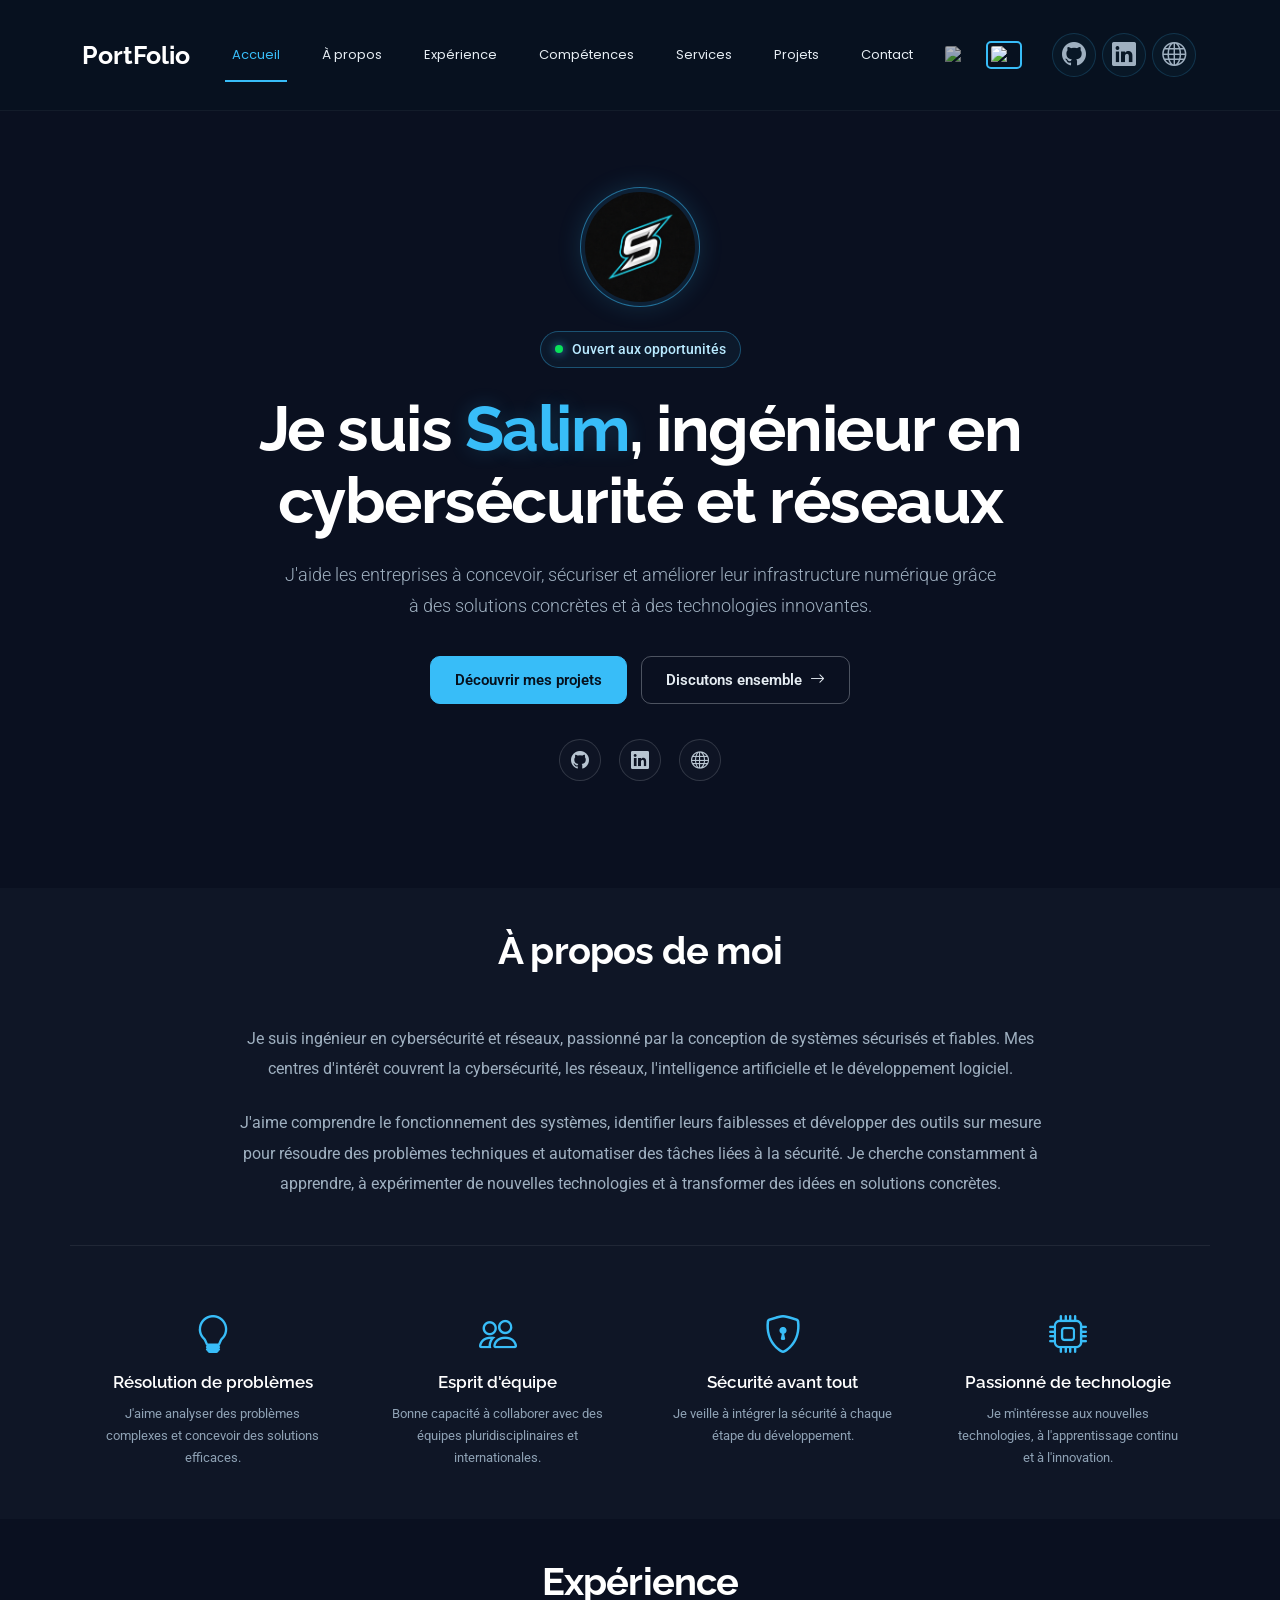
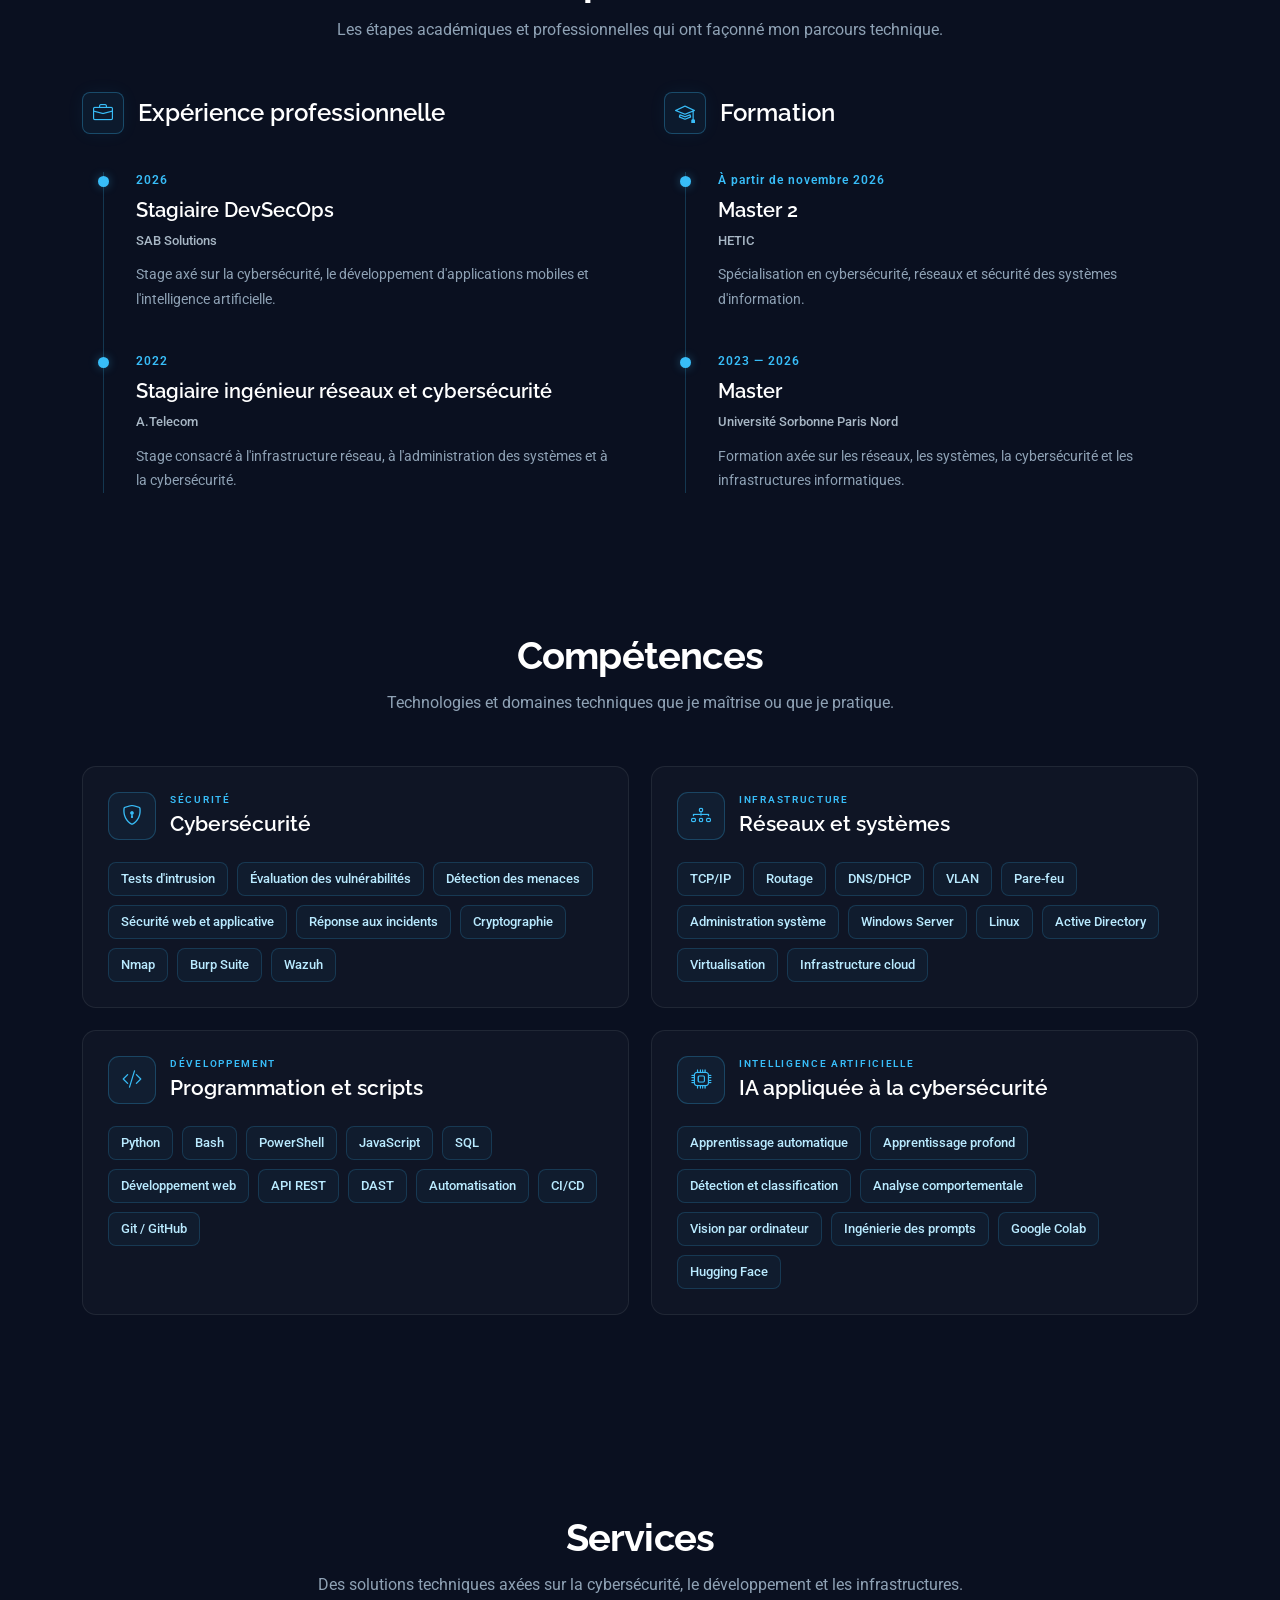
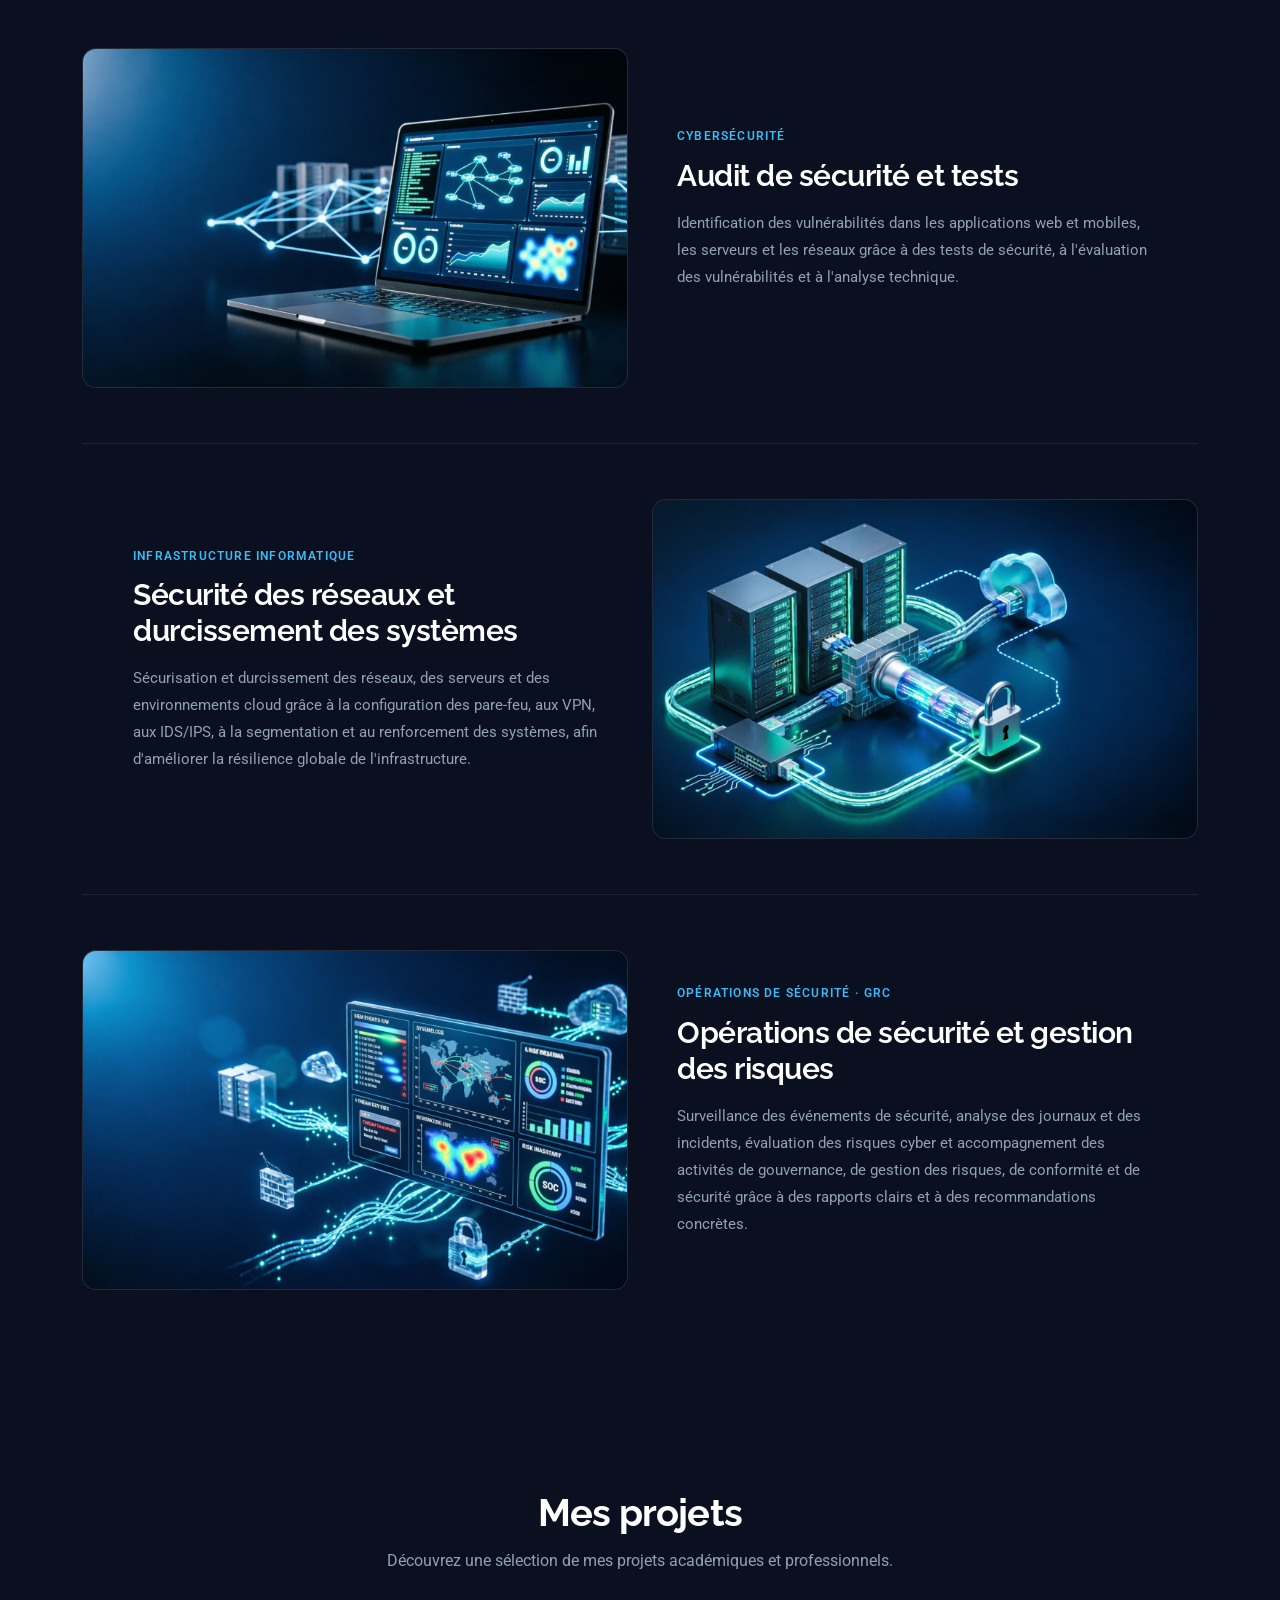
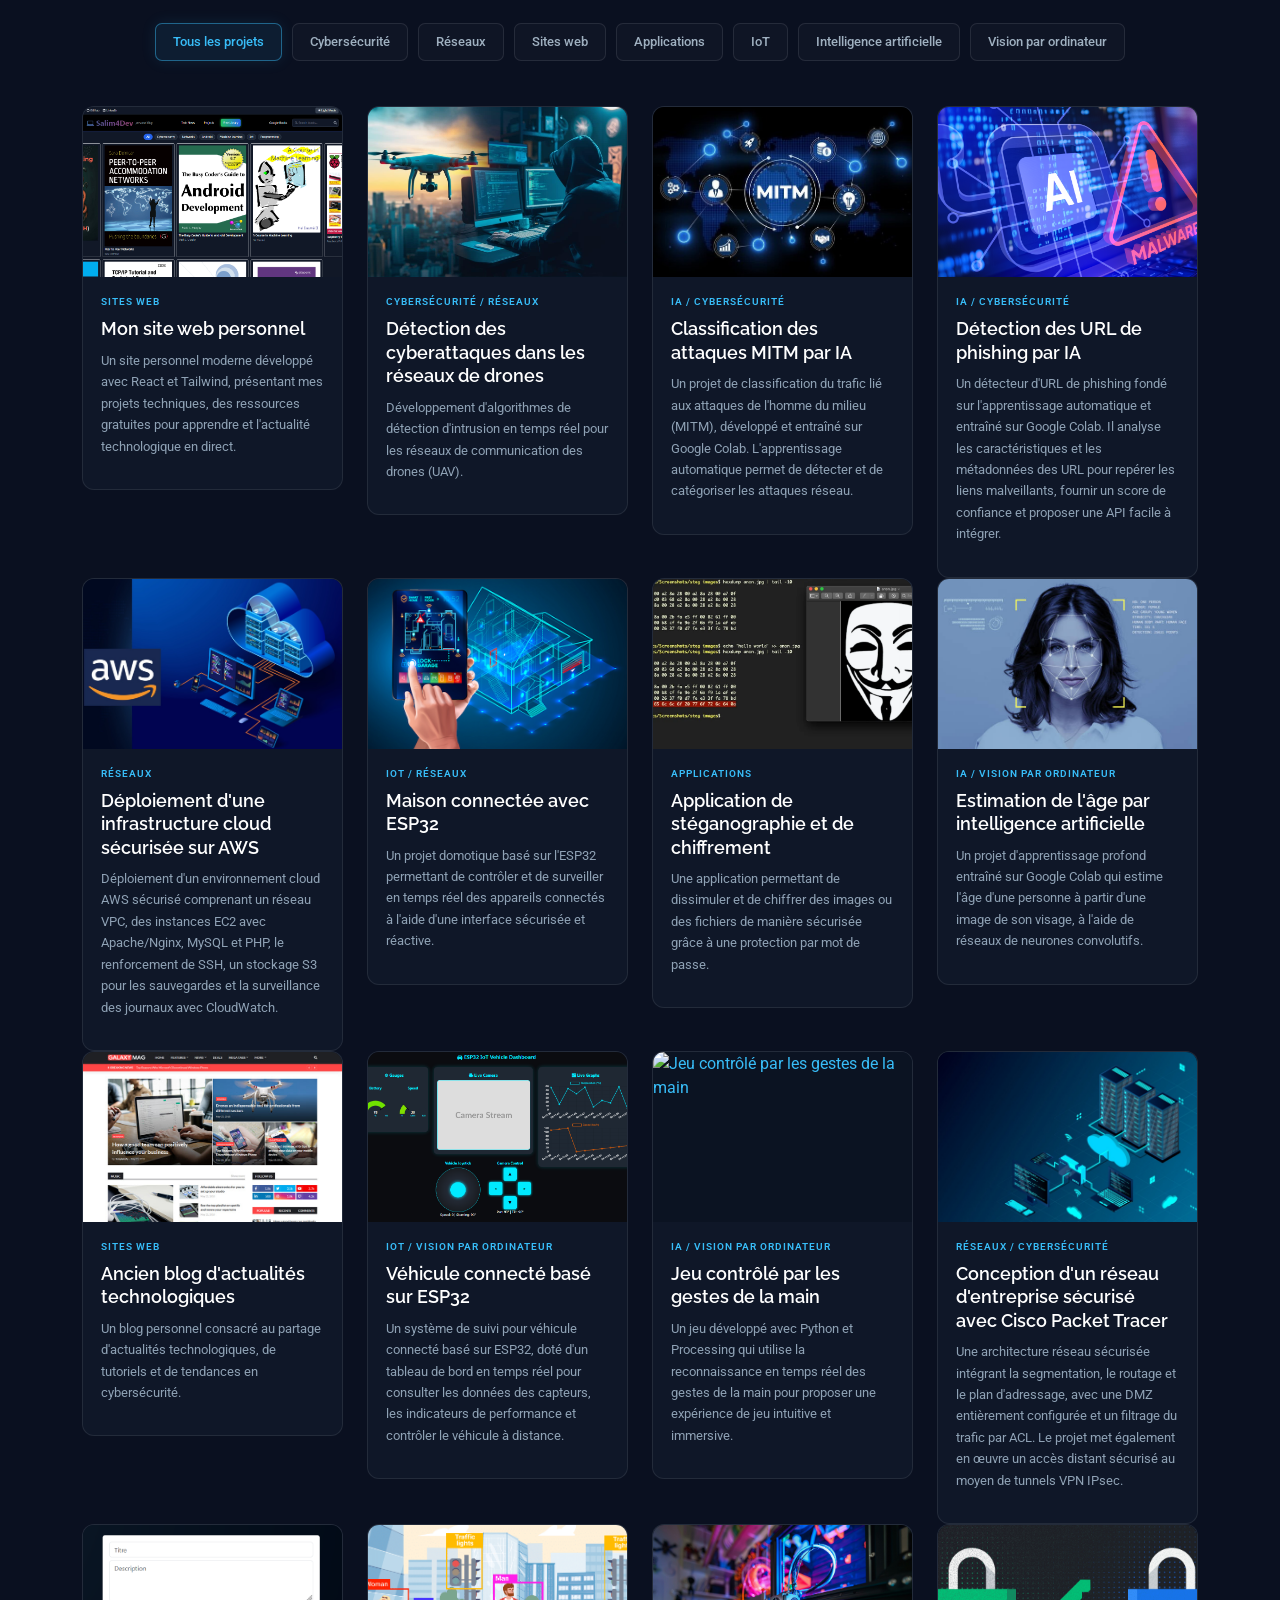
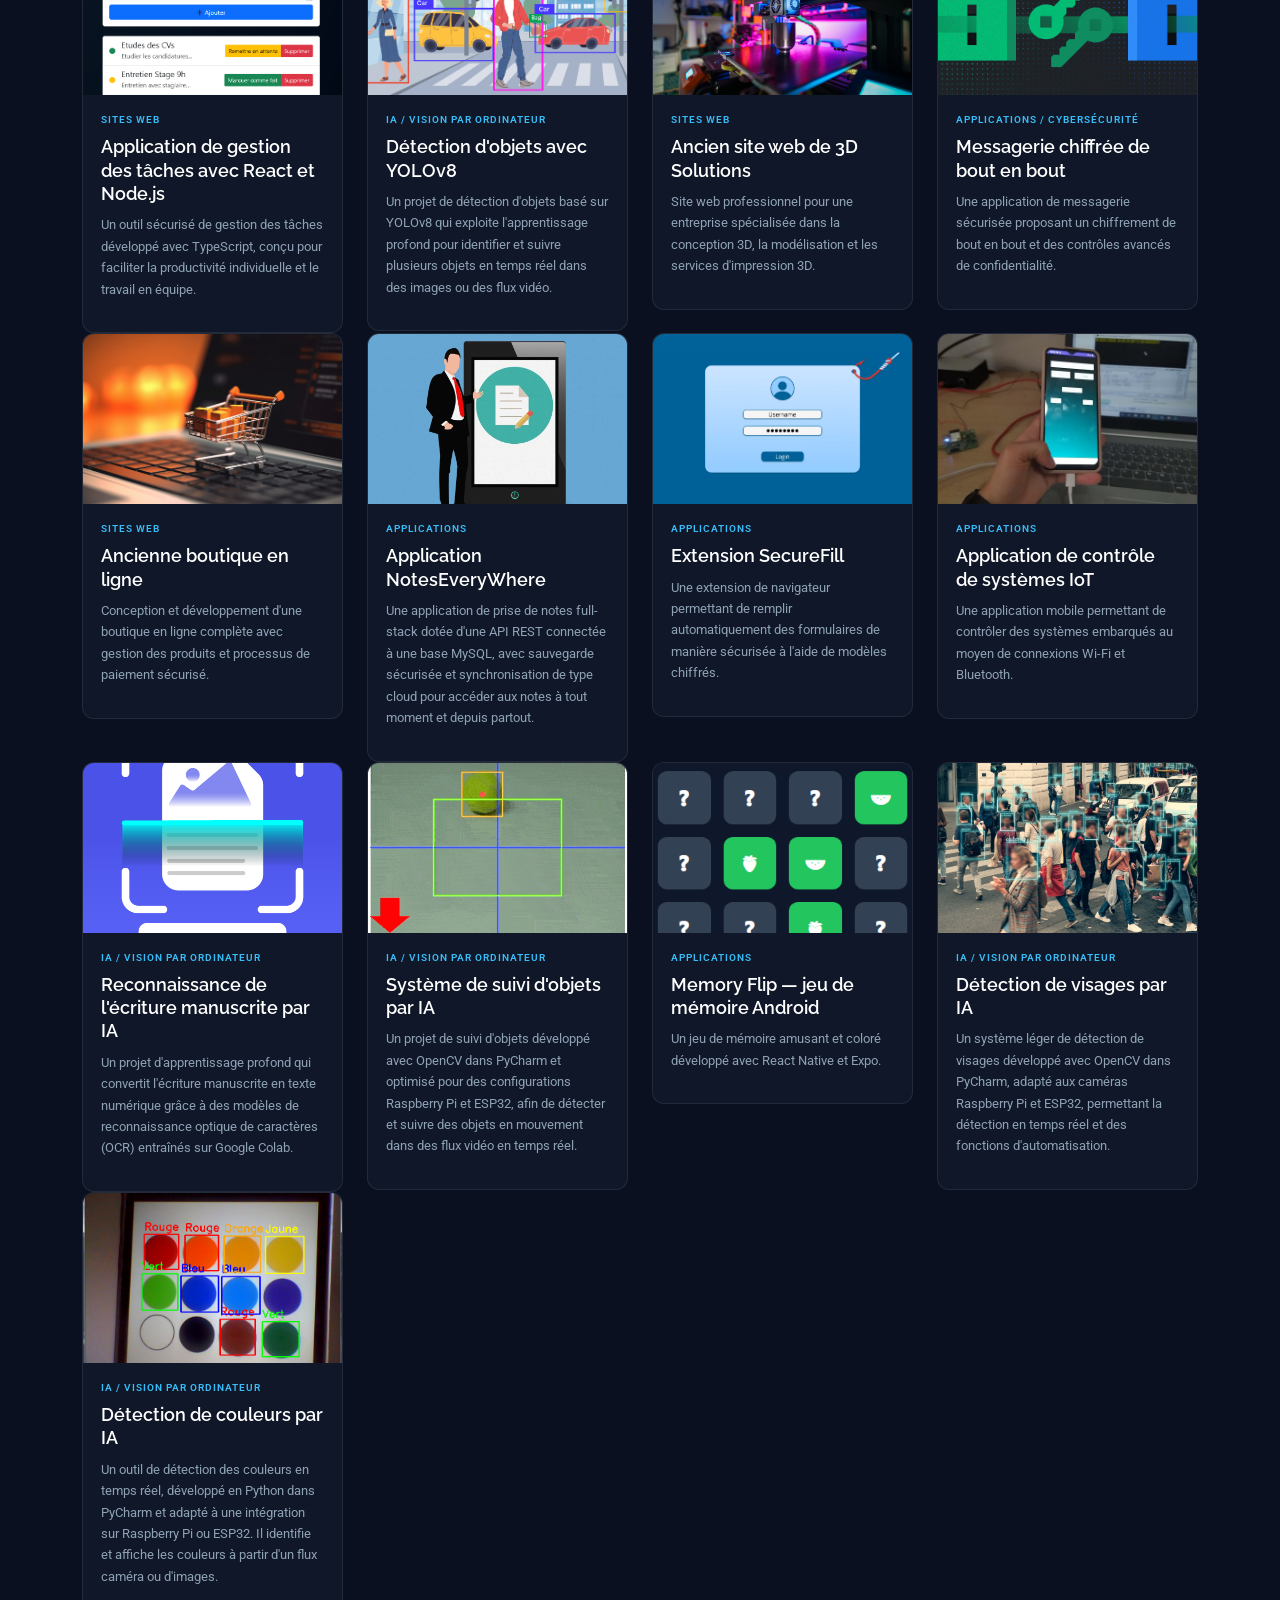
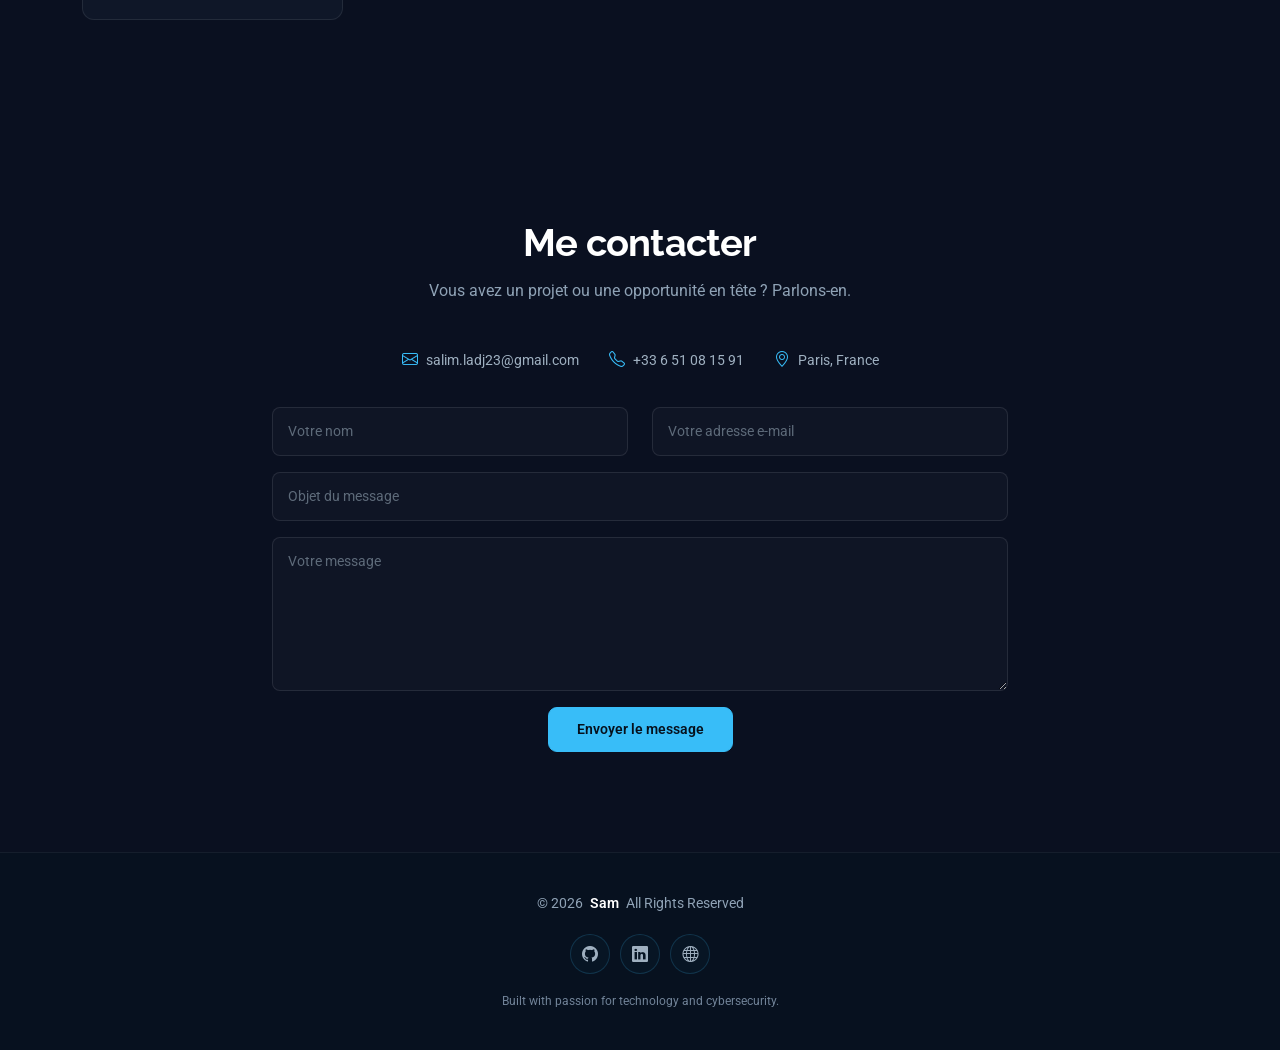
==== commit 7265f5e1: "Update index.html" ====
--- a/fr/index.html
+++ b/fr/index.html
@@ -105,7 +105,7 @@
             </span>
 
             <h1>
-              Je suis <span class="hl">Sam</span>, ingénieur en
+              Je suis <span class="hl">Salim</span>, ingénieur en
               cybersécurité et réseaux
             </h1>
 
--- a/assets/css/main.css
+++ b/assets/css/main.css
@@ -3428,3 +3428,118 @@
     transition-delay: 0 !important;
   }
 }
+
+
+
+
+
+
+
+
+
+/* Language switcher */
+.language-switch {
+  display: flex;
+  align-items: center;
+  gap: 10px;
+}
+
+.language-switch .lang-link {
+  display: inline-flex;
+  align-items: center;
+  justify-content: center;
+  padding: 3px;
+  border: 2px solid transparent;
+  border-radius: 5px;
+  opacity: 0.7;
+  transition: all 0.2s ease;
+}
+
+.language-switch .lang-link:hover,
+.language-switch .lang-link.active {
+  opacity: 1;
+  border-color: var(--accent-color);
+}
+
+.language-switch .lang-flag {
+  display: block;
+  width: 26px;
+  height: 18px;
+  object-fit: cover;
+  border-radius: 2px;
+}
+
+
+
+
+
+
+
+
+
+
+
+
+
+
+
+
+
+
+
+
+
+@media (min-width: 1200px) {
+  .header > .container-fluid {
+    gap: 8px;
+  }
+
+  .header .logo h1 {
+    font-size: 25px;
+  }
+
+  .header #navmenu {
+    flex: 1 1 0;
+    min-width: 0;
+  }
+
+  .header #navmenu ul {
+    display: flex;
+    justify-content: center;
+    flex-wrap: nowrap;
+    padding: 0;
+    margin: 0;
+  }
+
+  .header #navmenu li {
+    flex-shrink: 1;
+  }
+
+  .header #navmenu a {
+    padding: 10px 7px;
+    font-size: 13px;
+    white-space: nowrap;
+  }
+
+  .header .language-switch {
+    margin-left: 0 !important;
+    margin-right: 0 !important;
+  }
+
+  
+.header .social-links a {
+  margin-left: 2px !important;
+  margin-right: 2px !important;
+}
+
+.header .social-links {
+  gap: 2px;
+}
+
+}
+
+
+
+
+
+
